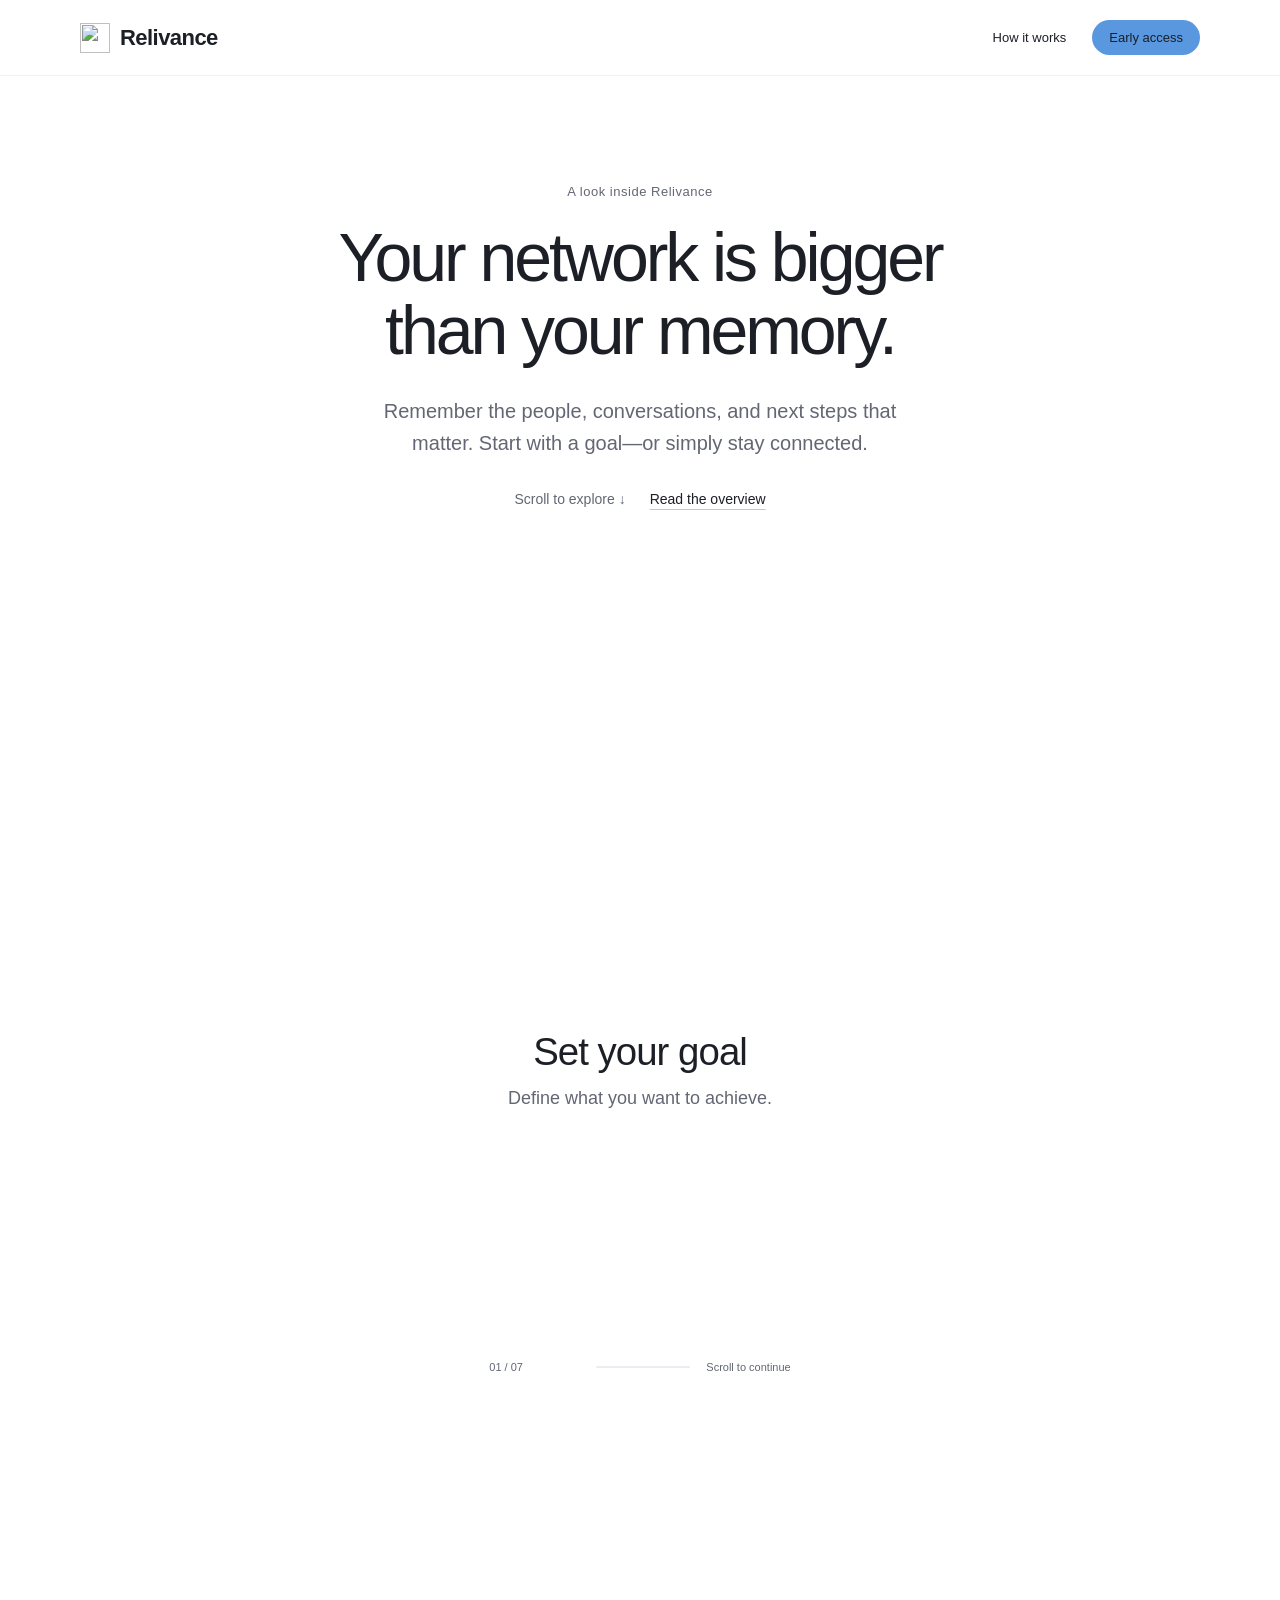
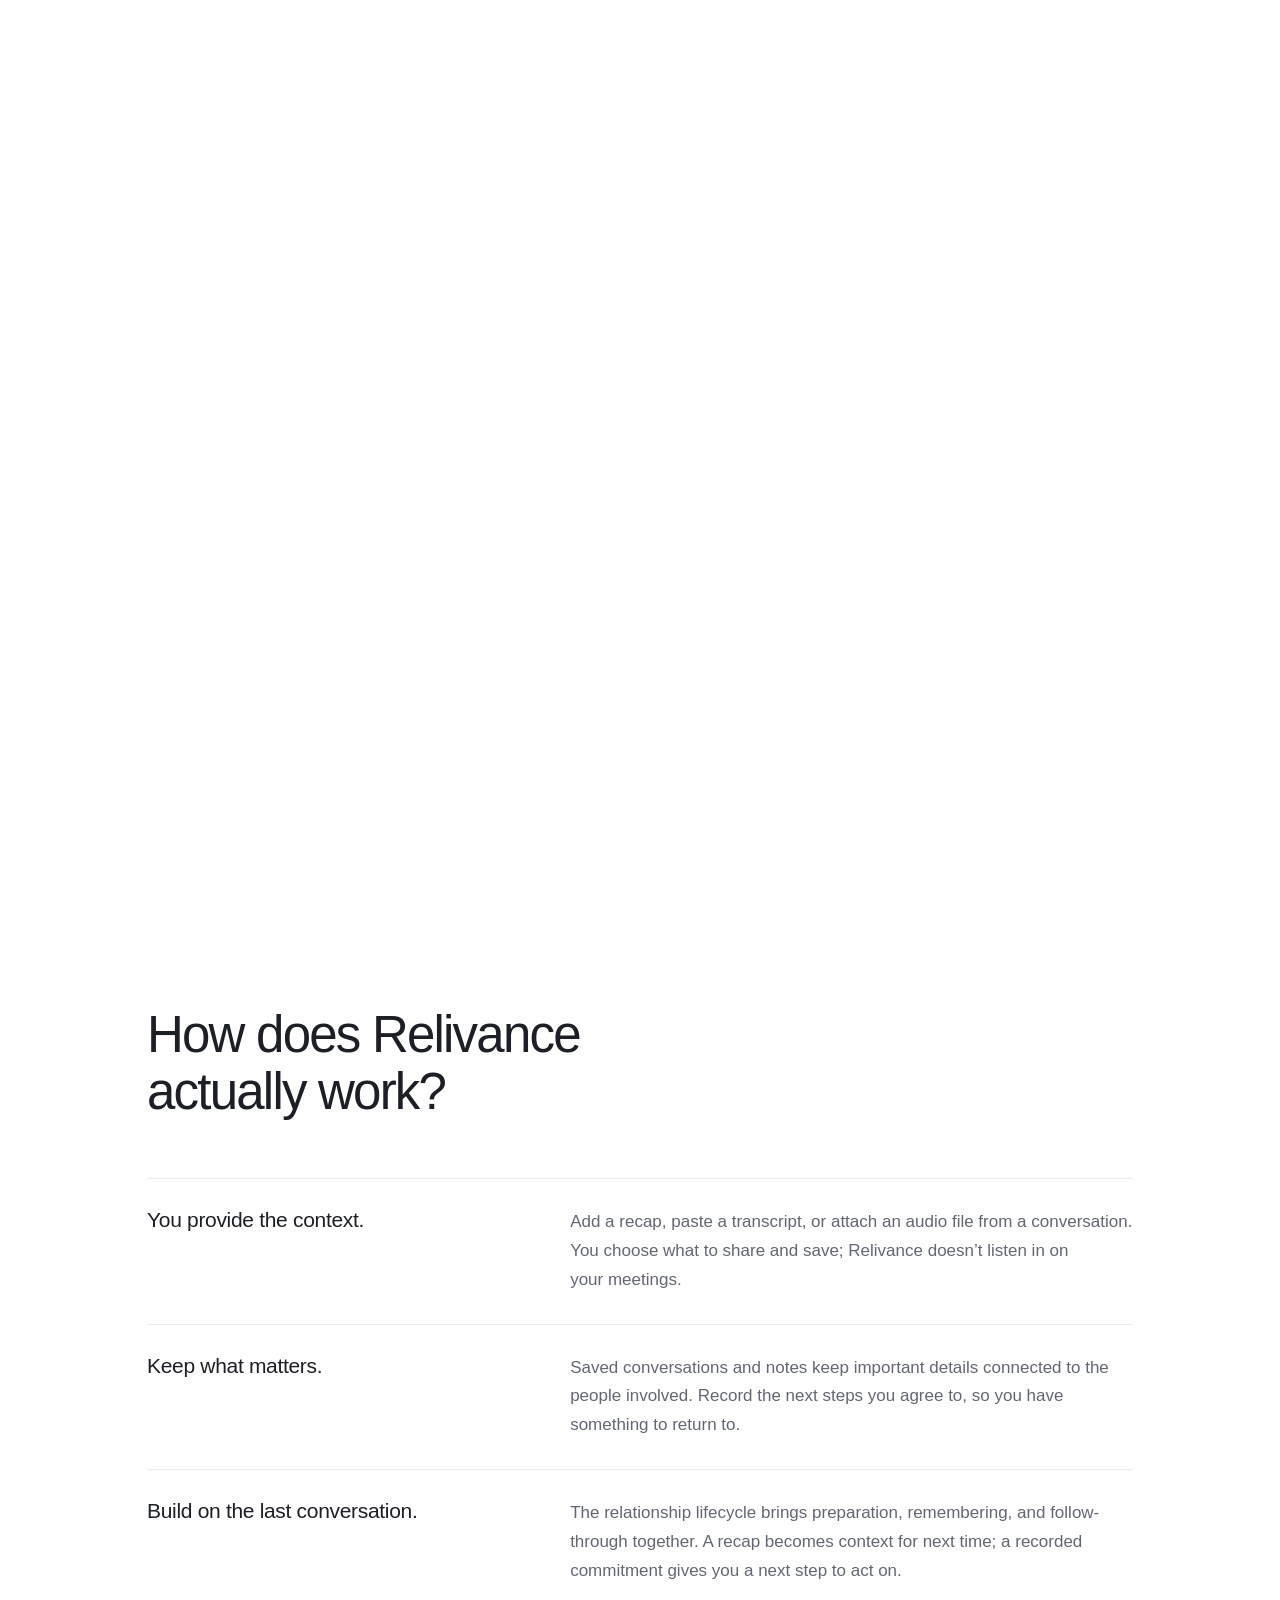
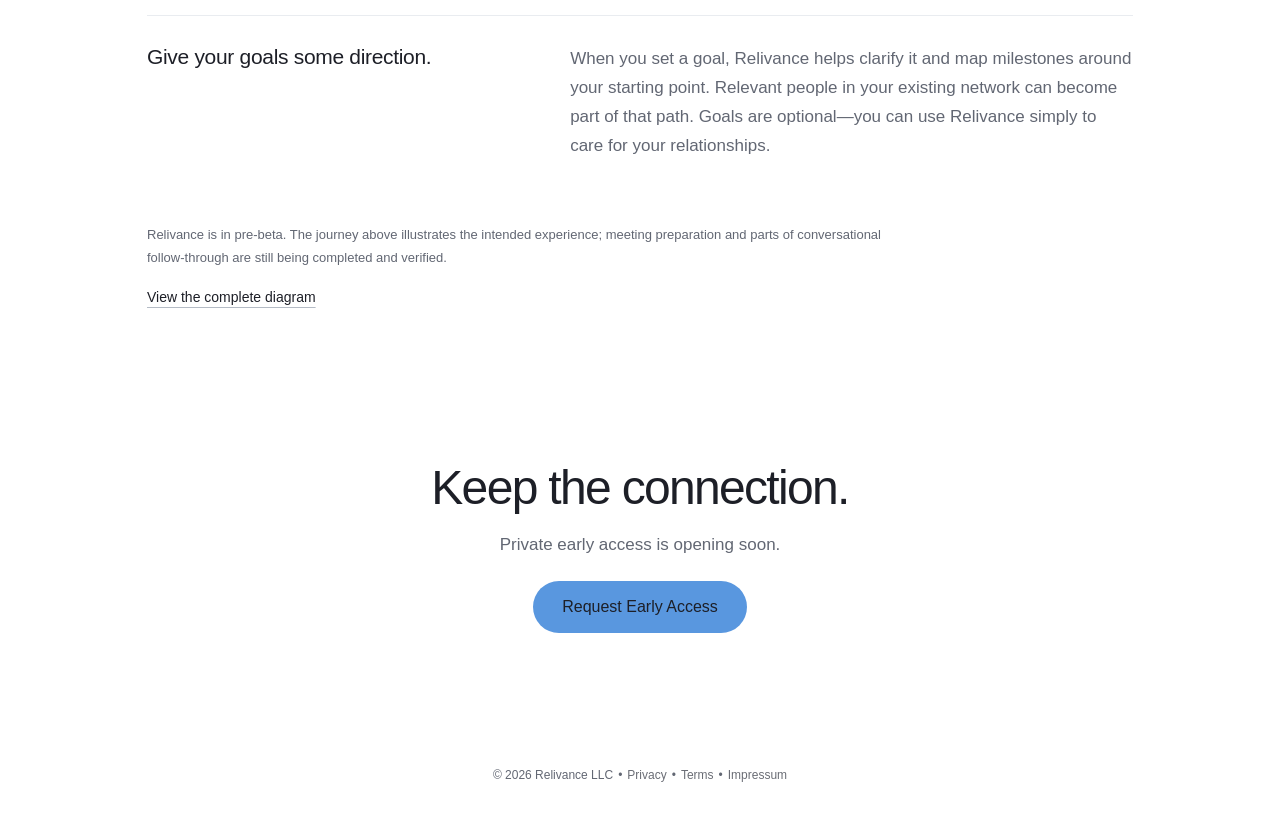
==== how-it-works/index.html @ a42f4047 "feat: add scroll-driven How It Works page" ====
<!doctype html>
<html lang="en">
<head>
  <meta charset="utf-8" />
  <meta name="viewport" content="width=device-width, initial-scale=1, viewport-fit=cover" />
  <meta name="color-scheme" content="light" />
  <meta name="theme-color" content="#FFFFFF" />
  <title>How Relivance works — Your network is bigger than your memory.</title>
  <meta name="description" content="See how Relivance connects your goals, the people you know, and the conversations worth remembering. Explore the relationship lifecycle." />
  <link rel="canonical" href="https://relivance.app/how-it-works/" />
  <meta property="og:type" content="website" />
  <meta property="og:site_name" content="Relivance" />
  <meta property="og:title" content="How Relivance works" />
  <meta property="og:description" content="Your goals give direction. Your conversations build the connection." />
  <meta property="og:url" content="https://relivance.app/how-it-works/" />
  <meta property="og:image" content="https://relivance.app/assets/og-image.png" />
  <meta property="og:image:alt" content="Relivance. Your network is bigger than your memory." />
  <meta name="twitter:card" content="summary_large_image" />
  <meta name="twitter:title" content="How Relivance works" />
  <meta name="twitter:description" content="Your goals give direction. Your conversations build the connection." />
  <meta name="twitter:image" content="https://relivance.app/assets/og-image.png" />
  <link rel="icon" type="image/svg+xml" href="/assets/favicon.svg" />
  <link rel="apple-touch-icon" sizes="180x180" href="/assets/apple-touch-icon.png" />
  <link rel="preload" href="/assets/fonts/roboto-latin.woff2" as="font" type="font/woff2" crossorigin />
  <link rel="stylesheet" href="/styles.css?v=waitlist-20261022-privacy" />
  <link rel="stylesheet" href="./how-it-works.css" />
  <script type="module" src="./how-it-works.mjs"></script>
</head>
<body class="how-page">
  <a class="skip-link" href="#how-it-actually-works">Skip to the explanation</a>
  <header class="how-nav">
    <a class="how-home" href="/" aria-label="Relivance home"><img src="/assets/logo-light.svg" alt="" width="30" height="30" /><span>Relivance</span></a>
    <nav aria-label="Main"><a class="nav-current" href="/how-it-works/" aria-current="page">How it works</a><a class="nav-access" href="/#access-heading">Early access</a></nav>
  </header>

  <!-- Reusable glyphs reconstructed from the approved vector. -->
  <svg class="icon-defs" xmlns="http://www.w3.org/2000/svg" aria-hidden="true"><defs>
    <symbol id="icon-goal" viewBox="-60 -60 120 120"><path d="M-23 39V-41M-31 39H-15" fill="none" stroke="currentColor" stroke-width="6" stroke-linecap="round" /><path d="M-21-36C-2-48 12-25 34-35V5C12 15-2-8-21 3Z" fill="currentColor" /></symbol>
    <symbol id="icon-milestones" viewBox="-60 -60 120 120"><g fill="currentColor" stroke="currentColor" stroke-width="3" stroke-linecap="round"><path d="M-43 43V9M-47 43H-39M-42 12C-34 7-28 17-19 12V29C-28 34-34 24-42 29Z" /><path d="M-6 21V-13M-10 21H-2M-5-10C3-15 9-5 18-10V7C9 12 3 2-5 7Z" /><path d="M31-1V-35M27-1H35M32-32C40-37 46-27 55-32V-15C46-10 40-20 32-15Z" /></g></symbol>
    <symbol id="icon-network" viewBox="-65 -60 130 120"><g fill="currentColor" opacity=".75"><circle cx="-39" cy="-18" r="12" /><path d="M-62 37V16C-62-7-16-7-16 16V37Z" /><circle cx="39" cy="-18" r="12" /><path d="M16 37V16C16-7 62-7 62 16V37Z" /></g><circle cx="0" cy="-30" r="15" fill="currentColor" /><path d="M-29 39V12C-29-15 29-15 29 12V39Z" fill="currentColor" stroke="#eef5fc" stroke-width="5" /></symbol>
    <symbol id="icon-prepare" viewBox="-60 -60 120 120"><path d="M-27-43H12L37-18V38Q37 47 27 47H-27Q-37 47-37 37V-33Q-37-43-27-43Z" fill="currentColor" /><path d="M12-41V-18H35M-19-8H2M-19 9H16M-19 26H5" fill="none" stroke="#fff" stroke-width="5" stroke-linecap="round" stroke-linejoin="round" /></symbol>
    <symbol id="icon-meeting" viewBox="-65 -60 130 120"><g fill="currentColor" opacity=".75"><circle cx="23" cy="14" r="28" /><path d="M30 35L51 49L45 20Z" /></g><circle cx="-10" cy="-7" r="34" fill="currentColor" stroke="#eef5fc" stroke-width="4" /><path d="M-36 10L-44 38L-15 23Z" fill="currentColor" /></symbol>
    <symbol id="icon-recap" viewBox="-65 -65 130 130"><path d="M-44 45L-27-18L10-37L38-10L20 28ZM15-43L30-58L59-30L44-15Z" fill="currentColor" /><path d="M-42 43L-3 3" fill="none" stroke="#fff" stroke-width="3.5" /><circle cx="-3" cy="3" r="6" fill="#fff" /></symbol>
    <symbol id="icon-follow" viewBox="-60 -60 120 120"><circle r="42" fill="currentColor" /><path d="M-20 0L-5 15L23-17" fill="none" stroke="#fff" stroke-width="8" stroke-linecap="round" stroke-linejoin="round" /></symbol>
  </defs></svg>

  <main>
    <section class="how-hero" aria-labelledby="how-title">
      <p class="how-eyebrow">A look inside Relivance</p>
      <h1 id="how-title">Your network is bigger than your memory.</h1>
      <p class="how-intro">Remember the people, conversations, and next steps that matter. Start with a goal—or simply stay connected.</p>
      <div class="how-hero-links"><span class="scroll-cue" aria-hidden="true">Scroll to explore ↓</span><a href="#how-it-actually-works">Read the overview</a></div>
    </section>

    <section class="how-story" data-story aria-label="From your goal to an ongoing relationship">
      <div class="story-sticky">
        <div class="story-viewport">
          <svg class="story-art" xmlns="http://www.w3.org/2000/svg" aria-hidden="true" focusable="false">
            <g data-world>
              <g class="story-connections">
                <path data-trace="goal-milestones" pathLength="1" d="M500 155V215" />
                <path data-trace="milestones-network" pathLength="1" d="M500 350V410" />
                <path data-trace="network-prepare" pathLength="1" d="M570 483C646 492 712 539 735 590" />
                <path data-trace="prepare-meeting" pathLength="1" d="M770 790C768 840 739 873 706 904" />
                <path data-trace="meeting-recap" pathLength="1" d="M590 983C530 1007 470 1007 410 983" />
                <path data-trace="recap-follow" pathLength="1" d="M285 907C247 871 219 835 224 790" />
                <path data-trace="follow-network" pathLength="1" d="M276 589C319 529 377 496 430 483" />
              </g>
              <g class="story-arrowheads">
                <path data-arrowhead="0" d="M0 0L-13-7V7Z" /><path data-arrowhead="1" d="M0 0L-13-7V7Z" /><path data-arrowhead="2" d="M0 0L-13-7V7Z" /><path data-arrowhead="3" d="M0 0L-13-7V7Z" /><path data-arrowhead="4" d="M0 0L-13-7V7Z" /><path data-arrowhead="5" d="M0 0L-13-7V7Z" /><path data-arrowhead="6" d="M0 0L-13-7V7Z" />
              </g>
              <g data-node="goal" transform="translate(500 90)"><circle class="node-disc" r="55" /><g class="node-glyph"><use href="#icon-goal" x="-38" y="-38" width="76" height="76" /></g><text class="node-label spine-label" x="83" y="5">Set your goal</text></g>
              <g data-node="milestones" transform="translate(500 285)"><circle class="node-disc" r="55" /><g class="node-glyph"><use href="#icon-milestones" x="-39" y="-39" width="78" height="78" /></g><text class="node-label spine-label" x="83" y="5">Milestones</text></g>
              <g data-node="network" transform="translate(500 480)"><circle class="node-disc" r="55" /><g class="node-glyph"><use href="#icon-network" x="-39" y="-36" width="78" height="72" /></g><text class="node-label" y="84">Your network</text></g>
              <g data-node="prepare" transform="translate(760 660)"><circle class="node-disc" r="55" /><g class="node-glyph"><use href="#icon-prepare" x="-35" y="-35" width="70" height="70" /></g><text class="node-label" y="84">Prepare</text></g>
              <g data-node="meeting" transform="translate(660 960)"><circle class="node-disc" r="55" /><g class="node-glyph"><use href="#icon-meeting" x="-39" y="-36" width="78" height="72" /></g><text class="node-label" y="84">Meeting</text></g>
              <g data-node="recap" transform="translate(340 960)"><circle class="node-disc" r="55" /><g class="node-glyph"><use href="#icon-recap" x="-39" y="-39" width="78" height="78" /></g><text class="node-label" y="84">Save a recap</text></g>
              <g data-node="follow" transform="translate(240 660)"><circle class="node-disc" r="55" /><g class="node-glyph"><use href="#icon-follow" x="-39" y="-39" width="78" height="78" /></g><text class="node-label" y="84">Follow through</text></g>
            </g>
          </svg>
        </div>
        <!-- Real semantic text; without enhancement this is a readable sequence. -->
        <ol class="story-captions">
          <li class="scene-caption" id="step-goal"><svg class="static-icon" aria-hidden="true"><use href="#icon-goal" /></svg><div><h2>Set your goal</h2><p>Define what you want to achieve.</p></div></li>
          <li class="scene-caption" id="step-milestones"><svg class="static-icon" aria-hidden="true"><use href="#icon-milestones" /></svg><div><h2>Map your milestones</h2><p>A path to your goal, built around your starting point.</p></div></li>
          <li class="scene-caption" id="step-network"><svg class="static-icon" aria-hidden="true"><use href="#icon-network" /></svg><div><h2>Know who to reach out to—and when.</h2><p>Stay connected. Discover who in your network can help you reach your next milestone.</p></div></li>
          <li class="scene-caption" id="step-prepare"><svg class="static-icon" aria-hidden="true"><use href="#icon-prepare" /></svg><div><h2>Prepare</h2><p>A meeting brief from your saved history.</p></div></li>
          <li class="scene-caption" id="step-meeting"><svg class="static-icon" aria-hidden="true"><use href="#icon-meeting" /></svg><div><h2>Meeting</h2><p>In person, by phone or online.</p></div></li>
          <li class="scene-caption" id="step-recap"><svg class="static-icon" aria-hidden="true"><use href="#icon-recap" /></svg><div><h2>Save a recap</h2><p>Save what happened. Remember it next time.</p></div></li>
          <li class="scene-caption" id="step-follow"><svg class="static-icon" aria-hidden="true"><use href="#icon-follow" /></svg><div><h2>Follow through</h2><p>Follow up on what you agreed.</p></div></li>
          <li class="scene-caption overview-caption"><div><h2>Each conversation builds on the last.</h2><p>Your goals give direction. Your saved context helps you keep the connection.</p></div></li>
        </ol>
        <div class="story-status" aria-hidden="true"><span data-readout></span><span class="story-progress"></span><span>Scroll to continue</span></div>
      </div>
    </section>

    <section class="how-explanation" id="how-it-actually-works" aria-labelledby="actually-title">
      <h2 id="actually-title">How does Relivance actually work?</h2>
      <div class="explanation-row"><h3>You provide the context.</h3><p>Add a recap, paste a transcript, or attach an audio file from a conversation. You choose what to share and save; Relivance doesn’t listen in on your meetings.</p></div>
      <div class="explanation-row"><h3>Keep what matters.</h3><p>Saved conversations and notes keep important details connected to the people involved. Record the next steps you agree to, so you have something to return to.</p></div>
      <div class="explanation-row"><h3>Build on the last conversation.</h3><p>The relationship lifecycle brings preparation, remembering, and follow-through together. A recap becomes context for next time; a recorded commitment gives you a next step to act on.</p></div>
      <div class="explanation-row"><h3>Give your goals some direction.</h3><p>When you set a goal, Relivance helps clarify it and map milestones around your starting point. Relevant people in your existing network can become part of that path. Goals are optional—you can use Relivance simply to care for your relationships.</p></div>
      <p class="how-release">Relivance is in pre-beta. The journey above illustrates the intended experience; meeting preparation and parts of conversational follow-through are still being completed and verified.</p>
      <a class="how-diagram-link" href="/assets/how-it-works/relivance-product-lifecycle.svg">View the complete diagram</a>
    </section>
    <section class="how-cta" aria-labelledby="access-title"><h2 id="access-title">Keep the connection.</h2><p>Private early access is opening soon.</p><a class="how-button" href="/#access-heading">Request Early Access</a></section>
  </main>
  <footer class="footer"><small class="footer-copy">© 2026 Relivance LLC</small><span class="footer-sep" aria-hidden="true">•</span><nav class="footer-nav" aria-label="Legal"><a href="/privacy/">Privacy</a><span class="footer-sep" aria-hidden="true">•</span><a href="/terms/">Terms</a><span class="footer-sep" aria-hidden="true">•</span><a href="/impressum/">Impressum</a></nav></footer>
</body>
</html>
---- styles.css ----
/* =========================================================================
   Relivance — landing page styles
   Match the iOS login screen (AuthView.swift) exactly:
     - Same background (wvBackground), same primary/secondary text colors.
     - Same Roboto SemiBold 40pt wordmark + Roboto Regular 17pt slogan.
     - Same launch-screen SVG, same light/dark gradient treatment.
   No framework, no JS-driven layout. Pure CSS + system fonts fallback.
   ======================================================================== */

/* =========================================================================
   Roboto (self-hosted, Apache 2.0)
   Two .woff2 files in assets/fonts/ cover everything we need:
     - latin       — ASCII, Western European accents (English)
     - latin-ext   — extra Latin (German umlauts, ß, Czech, Polish, etc.)
   v51 ships as a variable font, so a single file per subset covers
   every weight (100–900). Browser picks the right interpolated weight
   from font-weight: 400 / 500 / 600 declarations elsewhere in the file.
   font-display: swap means the page renders immediately in the system
   fallback and re-flows to Roboto when the .woff2 finishes loading
   (typically within the first paint on a warm cache, ~50ms on a cold
   one over Pages' CDN).
   ======================================================================== */
@font-face {
  font-family: "Roboto";
  font-style: normal;
  font-weight: 100 900;
  font-display: swap;
  src: url("assets/fonts/roboto-latin.woff2") format("woff2");
  unicode-range: U+0000-00FF, U+0131, U+0152-0153, U+02BB-02BC, U+02C6,
    U+02DA, U+02DC, U+0304, U+0308, U+0329, U+2000-206F, U+20AC, U+2122,
    U+2191, U+2193, U+2212, U+2215, U+FEFF, U+FFFD;
}
@font-face {
  font-family: "Roboto";
  font-style: normal;
  font-weight: 100 900;
  font-display: swap;
  src: url("assets/fonts/roboto-latin-ext.woff2") format("woff2");
  unicode-range: U+0100-02BA, U+02BD-02C5, U+02C7-02CC, U+02CE-02D7,
    U+02DD-02FF, U+0304, U+0308, U+0329, U+1D00-1DBF, U+1E00-1E9F,
    U+1EF2-1EFF, U+2020, U+20A0-20AB, U+20AD-20C0, U+2113, U+2C60-2C7F,
    U+A720-A7FF;
}

:root {
  /* Light-mode palette (from Assets.xcassets/wv*.colorset) */
  --wv-background: #ffffff;
  --wv-primary: #1d1f27;     /*  rgb(29, 31, 39)   — body + headlines  */
  --wv-secondary: #6a6d75;   /*  rgb(106, 109, 117) — quiet text       */
  --wv-surface: #f1f2f3;     /*  rgb(241, 242, 243) — pill / capsules  */
  --wv-border: #e2e2e5;      /*  rgb(226, 226, 229) — hairline borders */
  --wv-accent: #0a84ff;      /*  rgb(10, 132, 255)  — Apple system blue */

  /* Primary-CTA blue. Light mode uses the canonical Relivance active
     blue (#5997DF) — the same colour the iOS app applies to its
     paywall and onboarding "Begin" CTAs — so the website button reads
     as one brand with the app. Dark mode keeps the LinkedIn-import
     sheet's #0A66C2 (overridden below) — that deeper, cooler blue
     holds the surface weight on near-black better than the lighter
     active blue. */
  --cta-blue: #5997DF;

  /* "Relivance" wordmark colour inside the doc-page header
     (privacy / impressum / terms). Light mode uses primary text
     (black) so the wordmark sits as a calm monochrome label beneath
     the brand disc rather than a second competing blue. Dark mode is
     overridden to white below — full primary luminance for a clean
     monochrome treatment that holds against the silver-disc dark
     logo without competing colour. */
  --doc-brand-color: var(--wv-primary);

  /* Fluid type scale anchored on the iOS pt sizes. The wordmark is
     40pt on iOS; we let it scale a touch larger on big screens and
     not below 32px on phones. The slogan locks 16–19px range. */
  --t-wordmark: clamp(34px, 5vw, 48px);
  --t-slogan:   clamp(15px, 1.6vw, 19px);
  --t-status:   13px;
  /* Footer copy size matches apple.com's footer (12px SF Pro Regular,
     no letter-spacing). 11px reads stingy; 12px reads premium. */
  --t-footer:   12px;

  /* Vertical rhythm: match the AuthView VStack(spacing:) values
     for the in-brand-block spacing. The structural top/middle/bottom
     gaps no longer need a CSS variable — .stage now uses
     justify-content: space-evenly to distribute them automatically. */
  --gap-logo-title: 24px;     /* outer stack spacing (logo → wordmark) */
  --gap-title-slogan: 10px;   /* inner stack spacing (wordmark → slogan) */
}

@media (prefers-color-scheme: dark) {
  :root {
    --wv-background: #0c0c0e; /*  rgb(12, 12, 14)    */
    --wv-primary:    #dcdee3; /*  rgb(220, 222, 227) */
    --wv-secondary:  #676a6f; /*  rgb(103, 106, 111) */
    --wv-surface:    #222224; /*  rgb(34, 34, 36)    */
    --wv-border:     #2a2a2d; /*  rgb(42, 42, 45)    */
    /* Dark mode keeps the canonical Relivance active blue (#5997DF),
       identical to light mode, so the CTA is one consistent brand
       colour across themes and matches the iOS app's active blue. */
    --cta-blue: #5997DF;

    /* Doc-page brand wordmark in dark mode: white. Clean monochrome
       against the silver-disc dark logo (the logo's own dark variant
       runs white → cool silver, so the wordmark in pure white sits
       as a calm continuation of the disc colour). */
    --doc-brand-color: #ffffff;
  }
}

* {
  box-sizing: border-box;
  -webkit-tap-highlight-color: transparent;
}

html,
body {
  margin: 0;
  padding: 0;
  width: 100%;
  /* Use 100svh on iOS Safari to avoid the address-bar-jumping
     viewport-height bug; fall back to 100vh elsewhere. */
  min-height: 100vh;
  min-height: 100svh;
  background: var(--wv-background);
  color: var(--wv-primary);
}

body {
  /* Flex column so the .stage can flex-grow to absorb the available
     viewport height while the footer sits in-flow right beneath it
     at the bottom of the screen. This is the structural plumbing
     that lets `.stage` use `justify-content: space-evenly` to
     produce three EXACTLY equal gaps (top-of-viewport→logo,
     slogan→access-heading, button→footer). */
  display: flex;
  flex-direction: column;
  /* Inter is the font Linear & many modern app marketing sites
     reach for. We ship Roboto specifically because the iOS app
     uses Roboto SemiBold for the wordmark — keeping the web side
     pixel-faithful to the app's typography. System fonts cover the
     micro-second between page-paint and Roboto-load. */
  font-family: "Roboto", -apple-system, BlinkMacSystemFont, "Segoe UI",
    "Helvetica Neue", Helvetica, Arial, sans-serif;
  font-weight: 400;
  font-feature-settings: "kern" 1, "liga" 1;
  -webkit-font-smoothing: antialiased;
  -moz-osx-font-smoothing: grayscale;
  text-rendering: optimizeLegibility;
}

/* Outer layout: brand block + capture form with THREE EXACTLY EQUAL
   structural gaps:
     1. top-of-viewport → logo
     2. slogan        → "Private early access" heading
     3. submit button → footer (first line, the copyright)
   How this works:
   - body is a flex column with min-height 100svh.
   - .stage has `flex: 1 0 auto`, so it absorbs all viewport space
     above the footer (the footer sits in-flow at the bottom).
   - .stage uses `justify-content: space-evenly`, which distributes
     its two flex children (brand + access) with mathematically equal
     empty space around each: 1/3 above brand, 1/3 between them, 1/3
     below access. The bottom 1/3 sits between the access block and
     the footer's top edge, giving us the third equal gap "for free".
   - Padding-top picks up the safe-area inset on notched devices, so
     content never renders under a notch. This is added on top of the
     space-evenly gap; visually the top gap is `top-flex-space +
     safe-area-inset` on those devices, which is the right thing
     (the inset is consumed by the system, not by the user). */
.stage {
  flex: 1 0 auto;
  display: flex;
  flex-direction: column;
  align-items: center;
  justify-content: space-evenly;
  padding-top: env(safe-area-inset-top);
  padding-left: 24px;
  padding-right: 24px;
  text-align: center;
}

/* The brand block (logo + wordmark + slogan) mirrors AuthView's
   VStack: outer 24pt between logo and title, inner 10pt between
   title and slogan. */
.brand {
  display: flex;
  flex-direction: column;
  align-items: center;
  gap: var(--gap-logo-title);
}

.logo {
  display: block;
  width: clamp(120px, 22vw, 160px);
  height: clamp(120px, 22vw, 160px);
  /* The same small upward optical-centre nudge AuthView applies via
     .offset(y: -6). Subtle, but the brand block reads as "balanced"
     instead of "low" because of it. */
  margin-bottom: -6px;
}

.logo img {
  width: 100%;
  height: 100%;
  display: block;
}

/* Inner stack: 10pt between wordmark and slogan. */
.brand > h1,
.brand > p {
  margin: 0;
}

.brand > h1 + p {
  margin-top: calc(var(--gap-title-slogan) - var(--gap-logo-title));
}

.wordmark {
  font-family: "Roboto", -apple-system, BlinkMacSystemFont, "Segoe UI",
    "Helvetica Neue", Helvetica, Arial, sans-serif;
  font-weight: 600;
  font-size: var(--t-wordmark);
  line-height: 1.05;
  letter-spacing: -0.02em;
  color: var(--wv-primary);
}

.slogan {
  font-weight: 400;
  font-size: var(--t-slogan);
  line-height: 1.4;
  color: var(--wv-primary);
  /* No max-width: the slogan should land on a single line at every
     viewport width down to ~320px (iPhone SE). On the smallest
     phones the fluid `clamp()` font scale already drops the size
     to 15px, which keeps the sentence under the available width.
     The only case where this still wraps is when the user has
     bumped iOS / Safari text size well above 100% — graceful
     wrapping there is correct, not a bug. */
}

/* =========================================================================
   Early-access capture
   Mirrors the iOS AuthView credentials stage one-for-one:
     - 14px corner-radius input pill filled with wvSurface
     - Accent-blue capsule submit button
     - 12pt vertical gap between input and button (same as VStack(spacing:12))
     - Same disabled / loading semantics
   Layout is always stacked (input above button) — the AuthView form is
   stacked too, and on a single-field early-access form this keeps the
   visual weight of the CTA where it belongs.
   ======================================================================== */

.access {
  display: flex;
  flex-direction: column;
  align-items: center;
  /* Reduced from 12px → 8px to match the visual rhythm of the form
     itself. The form has its own `gap: 12px` between the input pill
     and the submit pill — those two pills have no line-height
     padding, so 12px IS the visual gap. The heading above does have
     line-height padding (~4px below the text), so a 12px CSS gap
     between heading and input would read as ~16px visually. Using
     8px here compensates: 8 + 4 ≈ 12px visual, matching the
     input → button gap exactly. */
  gap: 8px;
  width: 100%;
  max-width: 360px;
  margin: 0;
}

.access-heading {
  margin: 0;
  /* Same Roboto family (inherited from body), same weight (400,
     inherited), same fluid size and line-height as the slogan above
     the brand block. The two intro-style lines now read as visual
     peers in typography — only the colour stays subordinate
     (wvSecondary) so the slogan keeps the hero role. */
  font-size: var(--t-slogan);
  line-height: 1.4;
  color: var(--wv-secondary);
  text-align: center;
}

.access-form {
  display: flex;
  flex-direction: column;
  gap: 12px;
  width: 100%;
  /* No margin-top here: the .access container's own `gap: 12px`
     already sits between the heading and this form. Equal 12px
     stacks: heading → input → button, all the same rhythm. */
  margin: 0;
}

.access-input {
  width: 100%;
  /* Match the submit button's height + capsule shape so the two
     pills read as a paired stack. The button (54px / 999px radius)
     is the source of truth for this surface — the field follows. */
  height: 54px;
  padding: 0 22px;
  border: 0;
  border-radius: 999px;
  background: var(--wv-surface);
  color: var(--wv-primary);
  font-family: inherit;
  font-size: 16px;        /* 16px prevents iOS Safari auto-zoom on focus */
  font-weight: 400;
  letter-spacing: 0;
  outline: none;
  transition: box-shadow 160ms ease, background-color 160ms ease;
  -webkit-appearance: none;
  appearance: none;
}

.access-input::placeholder {
  color: var(--wv-secondary);
  opacity: 1;             /* Firefox defaults to 0.54; normalize */
}

.access-input:focus-visible {
  box-shadow: inset 0 0 0 1.5px var(--wv-accent);
}

.access-input[aria-invalid="true"] {
  /* Same Apple system red the app uses for inline error states. */
  box-shadow: inset 0 0 0 1.5px #ea524d;
}

.access-submit {
  position: relative;
  width: 100%;
  height: 54px;
  border: 0;
  border-radius: 999px;
  /* Sourced from the iOS LinkedIn-import capsule
     (LinkedInImportSheet.swift:356). In dark mode this resolves to
     wvAccent — see the @media block at the top of this file. */
  background: var(--cta-blue);
  color: #ffffff;
  font-family: inherit;
  font-size: 16px;
  font-weight: 600;
  letter-spacing: 0.01em;
  cursor: pointer;
  transition: opacity 160ms ease, transform 80ms ease;
  -webkit-appearance: none;
  appearance: none;
}

.access-submit:hover {
  opacity: 0.94;
}

.access-submit:active {
  transform: scale(0.985);
}

.access-submit:focus-visible {
  outline: 2px solid var(--cta-blue);
  outline-offset: 3px;
}

/* While the fetch is in flight: hide the label, show a soft spinner.
   The button stays the same size so the layout doesn't reflow. */
.access-form[data-state="submitting"] .access-submit {
  pointer-events: none;
  opacity: 0.85;
}
.access-form[data-state="submitting"] .access-submit-label {
  visibility: hidden;
}
.access-form[data-state="submitting"] .access-submit-spinner {
  display: inline-block;
}

.access-submit-spinner {
  display: none;
  position: absolute;
  top: 50%;
  left: 50%;
  width: 18px;
  height: 18px;
  margin: -9px 0 0 -9px;
  border-radius: 50%;
  border: 2px solid rgba(255, 255, 255, 0.4);
  border-top-color: #ffffff;
  animation: access-spin 0.8s linear infinite;
}

@keyframes access-spin {
  to {
    transform: rotate(360deg);
  }
}

@media (prefers-reduced-motion: reduce) {
  .access-submit-spinner {
    animation: none;
  }
}

/* ── Success state ──────────────────────────────────────────────────
   After submit lands:
   • Input greys out (still readable, still showing the typed email,
     but visibly locked in)
   • Button label swaps to "Success" + checkmark.circle.fill icon
   • Both controls become non-interactive
   Same button size, same overall layout — only the content morphs.
*/
.access-submit-success {
  display: none;
  position: absolute;
  inset: 0;
  align-items: center;
  justify-content: center;
  gap: 8px;
  color: #ffffff;
  font-family: inherit;
  font-size: 16px;
  font-weight: 600;
  letter-spacing: 0.01em;
}

.access-submit-success svg {
  display: block;
  flex-shrink: 0;
}

.access-form[data-state="success"] .access-input {
  /* "Greyed out" treatment: muted background, secondary text colour,
     no interaction. Keeps the email visible so the user remembers
     what they submitted. */
  background: var(--wv-surface);
  color: var(--wv-secondary);
  cursor: default;
  /* Soft fade gives a subtle "this is locked in" feel without
     fully hiding the value. */
  opacity: 0.7;
  pointer-events: none;
}

.access-form[data-state="success"] .access-input:focus-visible {
  /* No focus ring once disabled — there is no editing to do. */
  box-shadow: none;
}

.access-form[data-state="success"] .access-submit {
  pointer-events: none;
  cursor: default;
}

.access-form[data-state="success"] .access-submit-label {
  visibility: hidden;
}

.access-form[data-state="success"] .access-submit-spinner {
  display: none;
}

.access-form[data-state="success"] .access-submit-success {
  display: inline-flex;
}

.access-error {
  margin: -4px 0 0;
  font-size: 12.5px;
  line-height: 1.4;
  color: #ea524d;
  letter-spacing: 0.01em;
  text-align: left;
}

/* Visually-hidden but still announced by screen readers. Used for the
   <label> that pairs with the email input AND for the success live
   region that announces submission to assistive tech. */
.visually-hidden {
  position: absolute;
  width: 1px;
  height: 1px;
  padding: 0;
  margin: -1px;
  overflow: hidden;
  clip: rect(0, 0, 0, 0);
  white-space: nowrap;
  border: 0;
}

/* Single-row footer. Sits at the bottom of the viewport via the
   body's flex layout (see `body` rule above): the body is a flex
   column with min-height: 100svh and the .stage uses flex-grow to
   absorb all extra viewport height, which automatically pins the
   footer to the bottom without `position: fixed`.
   The footer is now ONE line — copyright dot Privacy dot Terms —
   rather than two stacked rows, which reads tighter and frees up
   vertical space for the brand block above. */
.footer {
  display: flex;
  flex-direction: row;
  /* nowrap is deliberate. The footer contents (copyright, separator,
     Privacy/Terms nav) total ~250–280px and fit on a single row at
     every viewport down to ~320px (iPhone SE portrait). Forcing
     nowrap stops any zoom / font-scaling / RTL edge case from
     producing the old two-row stack. */
  flex-wrap: nowrap;
  align-items: center;
  justify-content: center;
  gap: 5px;
  padding: 16px 24px max(16px, env(safe-area-inset-bottom));
  text-align: center;
  color: var(--wv-secondary);
  font-size: var(--t-footer);
  line-height: 1.35;
}

.footer-copy {
  font-size: inherit;
}

.footer-nav {
  display: inline-flex;
  align-items: center;
  /* Tight 5px on each side of the · separator. Adding horizontal
     padding to the links would compound with this gap and produce
     the previous too-wide "Privacy   ·   Terms" rendering. */
  gap: 5px;
  font-size: inherit;
}

.footer-nav a {
  color: var(--wv-secondary);
  text-decoration: none;
  /* Vertical-only padding keeps the focus ring tall enough without
     widening the spacing around the · separator. */
  padding: 2px 0;
  border-radius: 4px;
  transition: color 120ms ease;
}

.footer-nav a:hover,
.footer-nav a:focus-visible,
.footer-nav a[aria-current="page"] {
  color: var(--wv-primary);
}

.footer-nav a:focus-visible {
  outline: 2px solid var(--wv-accent);
  outline-offset: 2px;
}

.footer-sep {
  /* Heavier than the previous 0.6 opacity middle-dot (·). Now uses the
     full BULLET character (•) at full strength so the separators read
     as deliberate punctuation rather than as decorative dust. */
  opacity: 1;
}

/* Desktop wordmark steps up slightly so the "Relivance" headline holds
   the right visual weight on larger viewports. The structural gaps
   (top, slogan→heading, button→footer) auto-scale via .stage's
   justify-content: space-evenly, so no per-breakpoint gap override is
   needed any more. */
@media (min-width: 1280px) {
  :root {
    --t-wordmark: clamp(40px, 4vw, 56px);
  }
}

/* =========================================================================
   Document pages (/privacy/, /terms/)
   Same palette + typography as the home page, just a top-anchored
   left-aligned layout instead of the centered hero. The footer flows
   naturally with the document (no fixed positioning) so long copy can
   scroll the footer in at the bottom.
   ======================================================================== */

body.doc {
  display: flex;
  flex-direction: column;
  min-height: 100vh;
  min-height: 100svh;
}

.doc-stage {
  /* Natural height, NOT flex: 1 stretched. The previous flex: 1 made
     the stage absorb all leftover viewport space, which pushed the
     footer to the very bottom of the viewport and produced a big
     empty gap between the last paragraph and the footer on tall
     desktop viewports. The doc page is content-driven — the footer
     should follow the content directly, with a comfortable but
     bounded gap. Any leftover viewport space now flows below the
     footer instead of between content and footer. */
  width: 100%;
  /* Editorial-document max-width. Modern legal / docs pages on
     premium apps land in the 720–800px range so a line of 15px
     body text holds 65–75 characters per line — the comfort-zone
     for long-form reading. 640px (the previous value) was sized
     for a phone reading view, not a desktop one. */
  max-width: 760px;
  margin: 0 auto;
  padding: 48px 24px 40px;
  padding-top: max(48px, calc(env(safe-area-inset-top) + 32px));
  text-align: left;
}

/* Tablet up: more generous side gutters so the content column
   doesn't feel slammed against the viewport edge once the page
   has more horizontal room. */
@media (min-width: 768px) {
  .doc-stage {
    padding-left: 40px;
    padding-right: 40px;
    padding-top: max(64px, calc(env(safe-area-inset-top) + 48px));
    padding-bottom: 80px;
  }
}

/* Wide desktop: large top breathing room so a long legal page
   opens with a calm, premium feel rather than dropping the reader
   straight onto the title. */
@media (min-width: 1280px) {
  .doc-stage {
    padding-top: 96px;
    padding-bottom: 96px;
  }
}

/* The brand stack at the top of each doc page mirrors the home page's
   layout — logo centered above the "Relivance" wordmark — just at a
   smaller, compact scale (logo ~1/3 the size of the home hero). The
   doc-stage itself stays left-aligned for the body copy below, so the
   centered header sits as a clear brand moment at the top of the page
   without disturbing the legal-document reading rhythm beneath. */
.doc-header {
  display: flex;
  flex-direction: column;
  align-items: center;
  margin: 0 0 40px;
}

.doc-header a {
  display: inline-flex;
  flex-direction: column;
  align-items: center;
  /* 18px between logo and wordmark — gives the brand stack more
     breathing room than the home page's gap proportion. The stack
     still reads as one element. */
  gap: 18px;
  text-decoration: none;
  color: inherit;
  border-radius: 8px;
  padding: 4px 8px;
}

.doc-header a:focus-visible {
  outline: 2px solid var(--wv-accent);
  outline-offset: 4px;
}

.doc-logo {
  /* 30% larger than the previous 56px (= 72.8 → 73). */
  width: 73px;
  height: 73px;
  display: block;
  /* Optical-centre nudge proportional to the home logo's -6px @ 160px.
     At 73px the equivalent is ~-3px, which keeps the brand stack
     visually balanced instead of low-anchored. */
  margin-bottom: -3px;
}

.doc-logo img {
  width: 100%;
  height: 100%;
  display: block;
}

.doc-name {
  font-family: "Roboto", -apple-system, BlinkMacSystemFont, "Segoe UI",
    "Helvetica Neue", Helvetica, Arial, sans-serif;
  font-weight: 600;
  /* Matches .doc-title's fluid type scale below so the "Relivance"
     wordmark in the header and the "Privacy Policy" / "Terms" title
     beneath it read as visually-paired peers in the same typographic
     hierarchy — same size, same line-height, same letter-spacing.
     The wordmark text picks up --doc-brand-color: primary text
     (black via --wv-primary) in light mode and white in dark mode.
     This only colours the "Relivance" text; the logo image above is
     unaffected. */
  font-size: clamp(26px, 3.2vw, 32px);
  line-height: 1.15;
  letter-spacing: -0.015em;
  color: var(--doc-brand-color);
}

.doc-title {
  margin: 0 0 8px;
  font-family: "Roboto", -apple-system, BlinkMacSystemFont, "Segoe UI",
    "Helvetica Neue", Helvetica, Arial, sans-serif;
  font-weight: 600;
  font-size: clamp(26px, 3.2vw, 32px);
  line-height: 1.15;
  letter-spacing: -0.015em;
  color: var(--wv-primary);
}

.doc-meta {
  margin: 0 0 32px;
  font-size: 13px;
  color: var(--wv-secondary);
  letter-spacing: 0.01em;
}

.doc-section {
  margin: 0 0 28px;
}

.doc-section h2 {
  margin: 0 0 8px;
  font-family: "Roboto", -apple-system, BlinkMacSystemFont, "Segoe UI",
    "Helvetica Neue", Helvetica, Arial, sans-serif;
  font-weight: 600;
  font-size: 17px;
  line-height: 1.3;
  letter-spacing: -0.005em;
  color: var(--wv-primary);
}

.doc-section p,
.doc-section li {
  margin: 0 0 10px;
  font-size: 15px;
  line-height: 1.6;
  color: var(--wv-primary);
}

.doc-section p:last-child,
.doc-section li:last-child {
  margin-bottom: 0;
}

.doc-section a {
  color: var(--wv-accent);
  text-decoration: none;
}

.doc-section a:hover,
.doc-section a:focus-visible {
  text-decoration: underline;
  text-underline-offset: 3px;
}

.doc-section ul {
  margin: 0 0 10px;
  padding: 0 0 0 18px;
}

.doc-section .doc-address {
  display: block;
  font-style: normal;
  color: var(--wv-primary);
  line-height: 1.55;
}

.doc-section .doc-address-label {
  display: block;
  color: var(--wv-secondary);
  /* Font-size and weight inherit from .doc-section p (15px / 400) so
     this label reads as a peer of the address lines beneath it — only
     the colour is dialled down to wvSecondary to keep the visual
     hierarchy. */
  margin-bottom: 4px;
}

/* On document pages the footer sits naturally below the doc-stage so
   long policy copy scrolls the footer in at the bottom. The home page
   already places the footer in-flow via body's flex column + .stage's
   flex-grow — nothing extra needed there. */
body.doc .footer {
  /* Tight margin to the last content paragraph above. Combined with
     the doc-stage's 40px bottom padding, total visual gap from the
     last line of content to the footer line is ~56px — comfortable
     but not yawning. */
  margin: 16px auto 0;
  padding-bottom: max(24px, env(safe-area-inset-bottom));
}

/* Print: keep the footer immediately after content with a comfortable
   gap so a printed page doesn't end on the button. */
@media print {
  .footer {
    margin-top: 64px;
  }
}

/* Waitlist privacy note and supplementary bot trap. Existing form tokens stay unchanged. */
.access-purpose {
  margin: 0;
  color: var(--wv-secondary);
  font-size: 12px;
  line-height: 1.5;
  text-align: center;
}
.access-purpose a { color: inherit; }
.access-honeypot { position: absolute; left: -10000px; width: 1px; height: 1px; overflow: hidden; }
.access-captcha { width: 100%; }
.access-captcha:empty { display: none; }
.access-submit:disabled { cursor: default; }

/* Quiet discovery link; the waitlist and its behavior are unchanged. */
.brand .how-it-works-link {
  color: var(--wv-primary);
  font-size: 14px;
  font-weight: 400;
  text-decoration: underline;
  text-decoration-color: var(--wv-border);
  text-underline-offset: 5px;
  border-radius: 3px;
}
.brand .how-it-works-link:focus-visible {
  outline: 2px solid var(--cta-blue);
  outline-offset: 6px;
}
---- how-it-works/how-it-works.css ----
/* Page-scoped additions; the landing page and waitlist retain their styles. */
body.how-page {
  --how-blue: #5997df;
  --how-pale: #eef5fc;
  --how-ink: #1d1f27;
  --how-secondary: #626773;
  --how-nav-height: 76px;
  display: block;
  background: #fff;
  color: var(--how-ink);
  color-scheme: light;
  /* Enhancement changes story height; retain the browser's restored scrollY. */
  overflow-anchor: none;
}
.how-page * { box-sizing: border-box; }
.how-page a { -webkit-tap-highlight-color: transparent; }
.how-page a:focus-visible { outline: 3px solid var(--how-blue); outline-offset: 5px; border-radius: 3px; }
.how-page .skip-link { position: fixed; top: -100px; left: 24px; z-index: 30; background: #fff; padding: 14px 20px; }
.how-page .skip-link:focus { top: 12px; }
.how-nav {
  position: sticky;
  top: 0;
  height: var(--how-nav-height);
  padding: 0 max(24px, calc((100vw - 1120px) / 2));
  display: flex;
  align-items: center;
  justify-content: space-between;
  gap: 20px;
  z-index: 20;
  background: rgba(255,255,255,.96);
  border-bottom: 1px solid #f0f1f3;
}
.how-home { display: inline-flex; align-items: center; gap: 10px; text-decoration: none; color: var(--how-ink); font-size: 22px; font-weight: 600; letter-spacing: -.025em; }
.how-home img { display: block; width: 30px; height: 30px; }
.how-nav nav { display: flex; align-items: center; gap: 26px; font-size: 13px; }
.how-nav nav a { color: var(--how-ink); text-decoration: none; }
.how-nav .nav-access { padding: 10px 17px; border-radius: 999px; background: var(--how-blue); color: var(--how-ink); }
.how-hero { max-width: 1000px; margin: auto; padding: clamp(70px, 12vh, 140px) 24px 64px; text-align: center; }
.how-eyebrow { margin: 0 0 22px; color: var(--how-secondary); font-size: 13px; font-weight: 500; letter-spacing: .04em; }
.how-hero h1 { max-width: 950px; margin: 0 auto; font-size: clamp(37px, 5.6vw, 68px); font-weight: 500; line-height: 1.08; letter-spacing: -.045em; text-wrap: balance; }
.how-intro { max-width: 560px; margin: 27px auto 0; font-size: clamp(17px, 1.8vw, 20px); line-height: 1.6; color: var(--how-secondary); text-wrap: pretty; }
.how-hero-links { display: flex; align-items: center; justify-content: center; gap: 24px; margin-top: 32px; font-size: 14px; }
.how-hero-links a { color: var(--how-ink); text-decoration-color: #c4c8ce; text-underline-offset: 5px; }
.how-hero-links .scroll-cue { display: none; color: var(--how-secondary); }
.how-page:has([data-enhanced]) .scroll-cue { display: inline; }
.icon-defs { position: absolute; width: 0; height: 0; overflow: hidden; }

/* Static is the default: same semantic copy, no JS or animation required. */
.how-story { position: relative; max-width: 1240px; margin: 0 auto; }
.story-viewport, .story-status { display: none; }
.story-captions { list-style: none; margin: 0; padding: 24px; max-width: 860px; margin-inline: auto; }
.scene-caption { margin: 0; padding: 38px 0; display: grid; grid-template-columns: 96px minmax(0, 1fr); gap: 26px; align-items: center; border-bottom: 1px solid #eef0f3; }
.scene-caption .static-icon { width: 88px; height: 88px; color: var(--how-blue); background: var(--how-pale); border-radius: 50%; padding: 20px; }
.scene-caption h2 { margin: 0 0 11px; font-size: clamp(25px, 3.3vw, 37px); line-height: 1.15; letter-spacing: -.025em; font-weight: 500; text-wrap: balance; }
.scene-caption p { margin: 0; color: var(--how-secondary); font-size: 18px; line-height: 1.55; text-wrap: pretty; }
.scene-caption.overview-caption { grid-template-columns: 1fr; padding-block: 52px; text-align: center; }

/* Native sticky pins the stage; its height is driven by a stable small viewport. */
.how-story[data-enhanced] .story-sticky {
  position: sticky;
  top: var(--how-nav-height);
  height: calc(100svh - var(--how-nav-height));
  min-height: 400px;
  max-height: 1100px;
  display: grid;
  grid-template-rows: minmax(0, 1fr) 158px 42px;
  overflow: hidden;
  background: #fff;
}
.how-story[data-enhanced] .story-viewport { display: block; min-height: 0; position: relative; overflow: hidden; }
.story-art { display: block; width: 100%; height: 100%; overflow: hidden; color: var(--how-blue); }
.story-art [data-world] { will-change: transform; }
.node-disc { fill: var(--how-pale); }
.node-label { fill: var(--how-ink); font-weight: 500; text-anchor: middle; }
.spine-label { text-anchor: start; }
[data-trace] { fill: none; stroke: var(--how-blue); stroke-width: 4; stroke-linecap: round; stroke-dasharray: 1; }
[data-arrowhead] { fill: var(--how-blue); }
.how-story[data-enhanced] .story-captions { display: grid; position: relative; width: 100%; max-width: 700px; padding: 10px 24px 0; align-content: start; }
.how-story[data-enhanced] .scene-caption { display: block; grid-area: 1 / 1; padding: 0; border: 0; text-align: center; align-self: start; }
.how-story[data-enhanced] .static-icon { display: none; }
.how-story[data-enhanced] .scene-caption h2 { font-size: clamp(28px, 3vw, 39px); margin-bottom: 11px; }
.how-story[data-enhanced] .scene-caption p { max-width: 580px; margin-inline: auto; font-size: 18px; }
.how-story[data-enhanced] .story-status { display: flex; gap: 16px; align-items: center; justify-content: center; color: var(--how-secondary); font-size: 11px; padding-bottom: 14px; }
.story-progress { width: 94px; height: 2px; background: #e9edf2; border-radius: 2px; overflow: hidden; }
.story-progress::before { content: ''; display: block; height: 100%; background: var(--how-blue); transform: scaleX(var(--story-progress, 0)); transform-origin: left; }
.story-status [data-readout] { min-width: 91px; }

.how-explanation { scroll-margin-top: 100px; max-width: 1050px; margin: 0 auto; padding: clamp(90px, 14vh, 160px) 32px 90px; }
.how-explanation > h2 { max-width: 700px; margin: 0 0 58px; font-size: clamp(33px, 4.4vw, 51px); font-weight: 500; letter-spacing: -.035em; line-height: 1.12; text-wrap: balance; }
.explanation-row { display: grid; grid-template-columns: 1fr 1.55fr; gap: 60px; padding: 29px 0; border-top: 1px solid #e9ecf0; }
.explanation-row h3 { margin: 0; font-size: 21px; font-weight: 500; letter-spacing: -.015em; }
.explanation-row p { margin: 0; color: var(--how-secondary); font-size: 17px; line-height: 1.7; text-wrap: pretty; }
.how-release { max-width: 760px; color: var(--how-secondary); font-size: 13px; line-height: 1.7; margin: 35px 0 0; }
.how-diagram-link { display: inline-block; margin-top: 20px; font-size: 14px; color: var(--how-ink); text-underline-offset: 5px; text-decoration-color: #b4bbc5; }
.how-cta { max-width: 1000px; margin: 0 auto; padding: 64px 24px 100px; text-align: center; }
.how-cta h2 { margin: 0 0 20px; font-size: clamp(30px, 4.2vw, 48px); line-height: 1.15; font-weight: 500; letter-spacing: -.035em; text-wrap: balance; }
.how-cta p { margin: 0 0 26px; color: var(--how-secondary); font-size: 17px; }
.how-cta .how-button { display: inline-flex; align-items: center; justify-content: center; padding: 17px 29px; border-radius: 999px; background: var(--how-blue); color: var(--how-ink); text-decoration: none; font-size: 16px; }
.how-page .footer { color: var(--how-secondary); padding-top: 32px; padding-bottom: max(30px, env(safe-area-inset-bottom)); }

@media (max-width: 600px) {
  body.how-page { --how-nav-height: 66px; }
  .how-nav { padding-inline: 19px; gap: 14px; }
  .how-home { font-size: 20px; gap: 8px; }
  .how-home img { width: 27px; height: 27px; }
  .how-nav nav { gap: 16px; font-size: 12px; }
  .how-nav nav .nav-current { display: none; }
  .how-nav .nav-access { padding: 9px 14px; }
  .how-hero { padding: 70px 24px 46px; }
  .how-hero h1 { font-size: clamp(34px, 8.9vw, 47px); }
  .how-intro { font-size: 17px; margin-top: 23px; }
  .how-hero-links { gap: 20px; font-size: 13px; }
  .how-story[data-enhanced] .story-sticky { grid-template-rows: minmax(0,1fr) 172px 36px; }
  .how-story[data-enhanced] .story-captions { padding-inline: 24px; padding-top: 12px; }
  .how-story[data-enhanced] .scene-caption h2 { font-size: 27px; line-height: 1.12; }
  .how-story[data-enhanced] .scene-caption p { font-size: 16px; line-height: 1.5; }
  .scene-caption { grid-template-columns: 68px minmax(0,1fr); gap: 18px; padding-block: 29px; }
  .scene-caption .static-icon { width: 66px; height: 66px; padding: 16px; }
  .scene-caption h2 { font-size: 24px; }
  .scene-caption p { font-size: 16px; }
  .how-explanation { padding: 76px 24px 40px; }
  .how-explanation > h2 { margin-bottom: 36px; }
  .explanation-row { grid-template-columns: 1fr; gap: 12px; padding: 26px 0; }
  .explanation-row p { font-size: 16px; }
  .how-cta { padding-block: 58px 80px; }
}
@media (max-height: 600px) and (min-width: 601px) {
  .how-story[data-enhanced] .story-sticky { grid-template-rows: minmax(0,1fr) 123px 28px; }
  .how-story[data-enhanced] .scene-caption h2 { font-size: 25px; }
  .how-story[data-enhanced] .scene-caption p { font-size: 15px; }
}
@media (prefers-reduced-motion: reduce) {
  .how-page *, .how-page *::before { scroll-behavior: auto !important; transition: none !important; animation: none !important; }
}
@media print {
  .how-nav { position: static; }
  .how-story { height: auto !important; }
  .how-story[data-enhanced] .story-sticky { display: block; position: static; height: auto; max-height: none; overflow: visible; }
  .how-story[data-enhanced] .story-viewport, .how-story[data-enhanced] .story-status { display: none; }
  .how-story[data-enhanced] .story-captions { display: block; transform: none !important; }
  .how-story[data-enhanced] .scene-caption { opacity: 1 !important; transform: none !important; padding: 18px 0; break-inside: avoid; }
  .how-hero, .how-explanation, .how-cta { padding-block: 30px; }
}
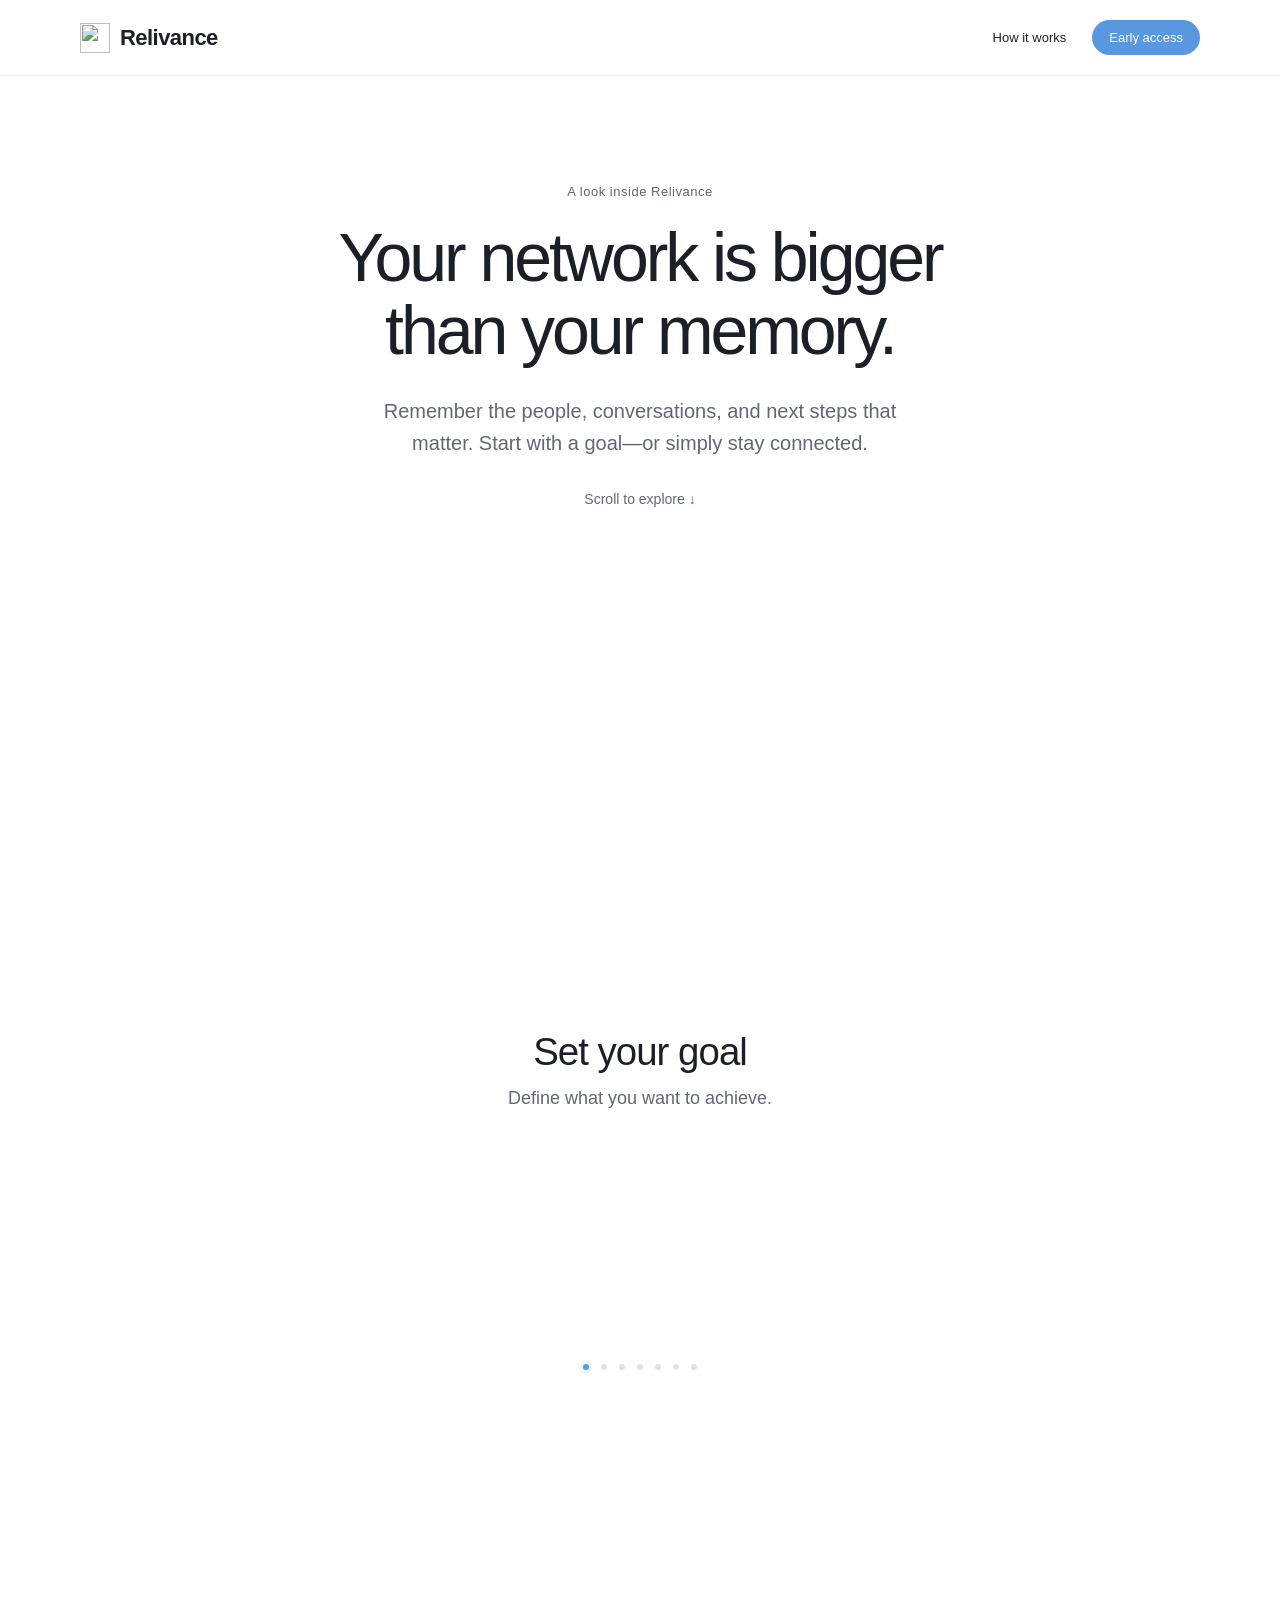
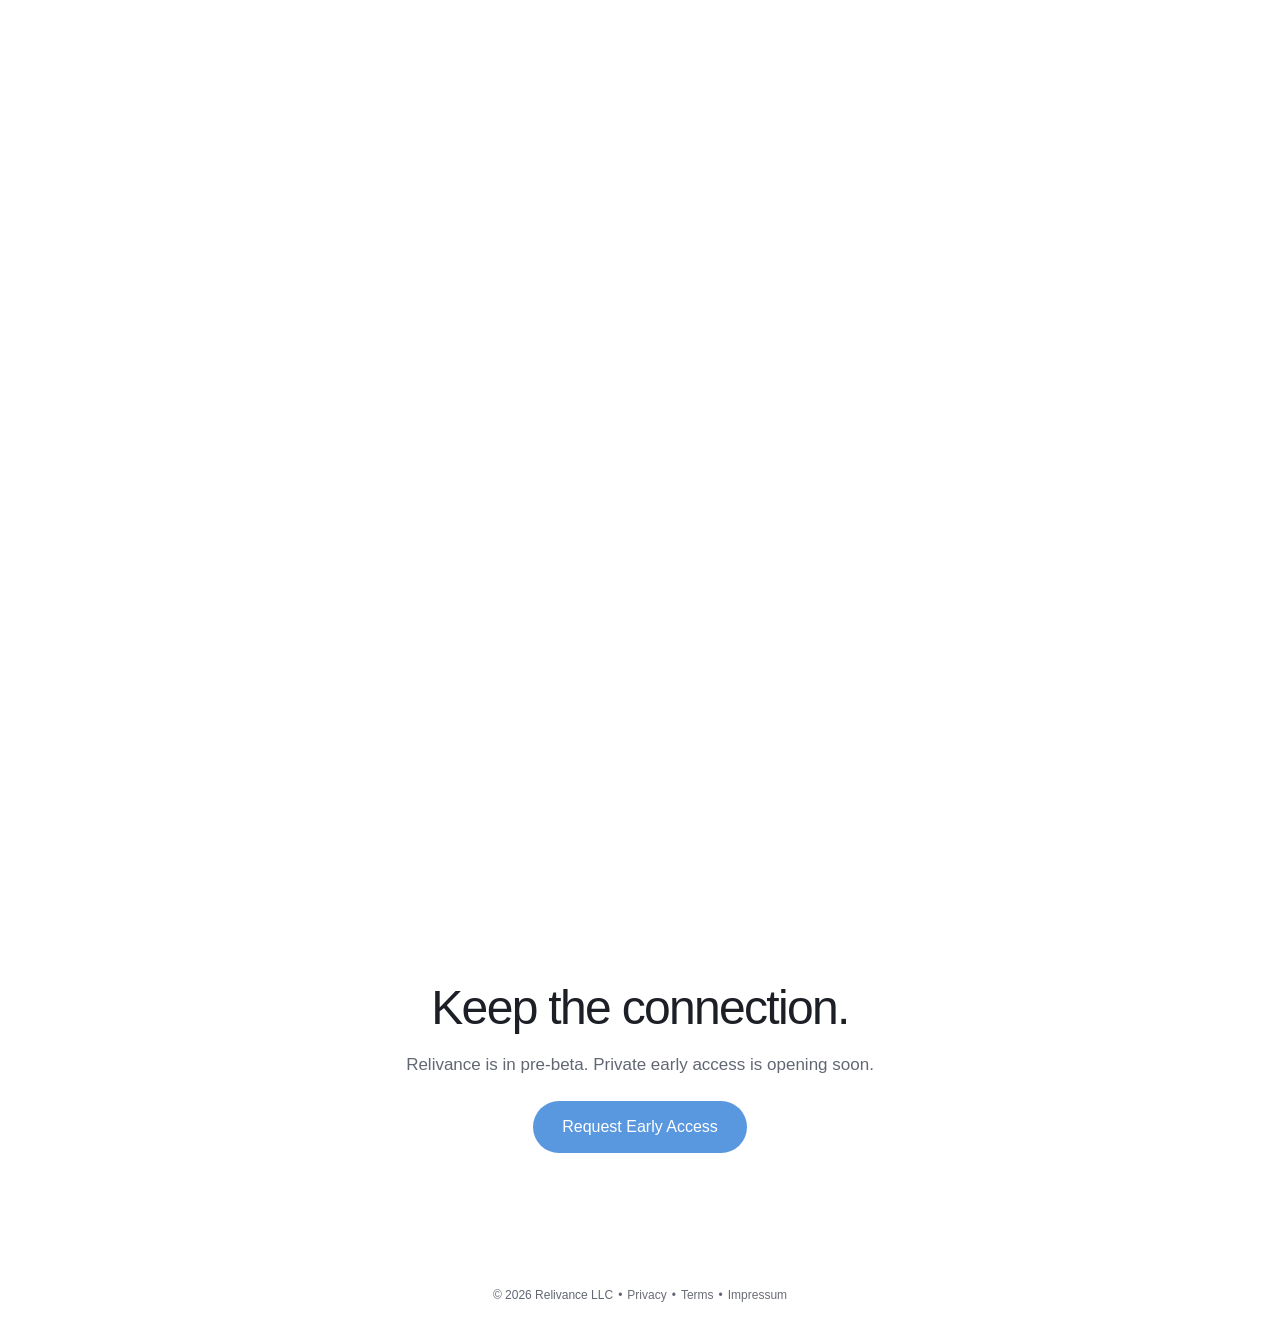
==== commit f74c97b7: "fix: refine lifecycle arrows, spacing and progress display" ====
--- a/how-it-works/index.html
+++ b/how-it-works/index.html
@@ -27,7 +27,7 @@
   <script type="module" src="./how-it-works.mjs"></script>
 </head>
 <body class="how-page">
-  <a class="skip-link" href="#how-it-actually-works">Skip to the explanation</a>
+  <a class="skip-link" href="#early-access">Skip to early access</a>
   <header class="how-nav">
     <a class="how-home" href="/" aria-label="Relivance home"><img src="/assets/logo-light.svg" alt="" width="30" height="30" /><span>Relivance</span></a>
     <nav aria-label="Main"><a class="nav-current" href="/how-it-works/" aria-current="page">How it works</a><a class="nav-access" href="/#access-heading">Early access</a></nav>
@@ -49,7 +49,7 @@
       <p class="how-eyebrow">A look inside Relivance</p>
       <h1 id="how-title">Your network is bigger than your memory.</h1>
       <p class="how-intro">Remember the people, conversations, and next steps that matter. Start with a goal—or simply stay connected.</p>
-      <div class="how-hero-links"><span class="scroll-cue" aria-hidden="true">Scroll to explore ↓</span><a href="#how-it-actually-works">Read the overview</a></div>
+      <div class="how-hero-links"><span class="scroll-cue" aria-hidden="true">Scroll to explore ↓</span></div>
     </section>
 
     <section class="how-story" data-story aria-label="From your goal to an ongoing relationship">
@@ -63,11 +63,11 @@
                 <path data-trace="network-prepare" pathLength="1" d="M570 483C646 492 712 539 735 590" />
                 <path data-trace="prepare-meeting" pathLength="1" d="M770 790C768 840 739 873 706 904" />
                 <path data-trace="meeting-recap" pathLength="1" d="M590 983C530 1007 470 1007 410 983" />
-                <path data-trace="recap-follow" pathLength="1" d="M285 907C247 871 219 835 224 790" />
+                <path data-trace="recap-follow" pathLength="1" d="M285 907C231 869 210 833 210 790" />
                 <path data-trace="follow-network" pathLength="1" d="M276 589C319 529 377 496 430 483" />
               </g>
               <g class="story-arrowheads">
-                <path data-arrowhead="0" d="M0 0L-13-7V7Z" /><path data-arrowhead="1" d="M0 0L-13-7V7Z" /><path data-arrowhead="2" d="M0 0L-13-7V7Z" /><path data-arrowhead="3" d="M0 0L-13-7V7Z" /><path data-arrowhead="4" d="M0 0L-13-7V7Z" /><path data-arrowhead="5" d="M0 0L-13-7V7Z" /><path data-arrowhead="6" d="M0 0L-13-7V7Z" />
+                <path data-arrowhead="0" d="M0 0L-10-5V5Z" /><path data-arrowhead="1" d="M0 0L-10-5V5Z" /><path data-arrowhead="2" d="M0 0L-10-5V5Z" /><path data-arrowhead="3" d="M0 0L-10-5V5Z" /><path data-arrowhead="4" d="M0 0L-10-5V5Z" /><path data-arrowhead="5" d="M0 0L-10-5V5Z" /><path data-arrowhead="6" d="M0 0L-10-5V5Z" />
               </g>
               <g data-node="goal" transform="translate(500 90)"><circle class="node-disc" r="55" /><g class="node-glyph"><use href="#icon-goal" x="-38" y="-38" width="76" height="76" /></g><text class="node-label spine-label" x="83" y="5">Set your goal</text></g>
               <g data-node="milestones" transform="translate(500 285)"><circle class="node-disc" r="55" /><g class="node-glyph"><use href="#icon-milestones" x="-39" y="-39" width="78" height="78" /></g><text class="node-label spine-label" x="83" y="5">Milestones</text></g>
@@ -90,20 +90,11 @@
           <li class="scene-caption" id="step-follow"><svg class="static-icon" aria-hidden="true"><use href="#icon-follow" /></svg><div><h2>Follow through</h2><p>Follow up on what you agreed.</p></div></li>
           <li class="scene-caption overview-caption"><div><h2>Each conversation builds on the last.</h2><p>Your goals give direction. Your saved context helps you keep the connection.</p></div></li>
         </ol>
-        <div class="story-status" aria-hidden="true"><span data-readout></span><span class="story-progress"></span><span>Scroll to continue</span></div>
+        <div class="story-status" aria-hidden="true"><span data-step-dot></span><span data-step-dot></span><span data-step-dot></span><span data-step-dot></span><span data-step-dot></span><span data-step-dot></span><span data-step-dot></span></div>
       </div>
     </section>
 
-    <section class="how-explanation" id="how-it-actually-works" aria-labelledby="actually-title">
-      <h2 id="actually-title">How does Relivance actually work?</h2>
-      <div class="explanation-row"><h3>You provide the context.</h3><p>Add a recap, paste a transcript, or attach an audio file from a conversation. You choose what to share and save; Relivance doesn’t listen in on your meetings.</p></div>
-      <div class="explanation-row"><h3>Keep what matters.</h3><p>Saved conversations and notes keep important details connected to the people involved. Record the next steps you agree to, so you have something to return to.</p></div>
-      <div class="explanation-row"><h3>Build on the last conversation.</h3><p>The relationship lifecycle brings preparation, remembering, and follow-through together. A recap becomes context for next time; a recorded commitment gives you a next step to act on.</p></div>
-      <div class="explanation-row"><h3>Give your goals some direction.</h3><p>When you set a goal, Relivance helps clarify it and map milestones around your starting point. Relevant people in your existing network can become part of that path. Goals are optional—you can use Relivance simply to care for your relationships.</p></div>
-      <p class="how-release">Relivance is in pre-beta. The journey above illustrates the intended experience; meeting preparation and parts of conversational follow-through are still being completed and verified.</p>
-      <a class="how-diagram-link" href="/assets/how-it-works/relivance-product-lifecycle.svg">View the complete diagram</a>
-    </section>
-    <section class="how-cta" aria-labelledby="access-title"><h2 id="access-title">Keep the connection.</h2><p>Private early access is opening soon.</p><a class="how-button" href="/#access-heading">Request Early Access</a></section>
+    <section class="how-cta" id="early-access" aria-labelledby="access-title"><h2 id="access-title">Keep the connection.</h2><p>Relivance is in pre-beta. Private early access is opening soon.</p><a class="how-button" href="/#access-heading">Request Early Access</a></section>
   </main>
   <footer class="footer"><small class="footer-copy">© 2026 Relivance LLC</small><span class="footer-sep" aria-hidden="true">•</span><nav class="footer-nav" aria-label="Legal"><a href="/privacy/">Privacy</a><span class="footer-sep" aria-hidden="true">•</span><a href="/terms/">Terms</a><span class="footer-sep" aria-hidden="true">•</span><a href="/impressum/">Impressum</a></nav></footer>
 </body>
--- a/how-it-works/how-it-works.css
+++ b/how-it-works/how-it-works.css
@@ -34,13 +34,12 @@
 .how-home img { display: block; width: 30px; height: 30px; }
 .how-nav nav { display: flex; align-items: center; gap: 26px; font-size: 13px; }
 .how-nav nav a { color: var(--how-ink); text-decoration: none; }
-.how-nav .nav-access { padding: 10px 17px; border-radius: 999px; background: var(--how-blue); color: var(--how-ink); }
+.how-nav .nav-access { padding: 10px 17px; border-radius: 999px; background: var(--how-blue); color: #fff; }
 .how-hero { max-width: 1000px; margin: auto; padding: clamp(70px, 12vh, 140px) 24px 64px; text-align: center; }
 .how-eyebrow { margin: 0 0 22px; color: var(--how-secondary); font-size: 13px; font-weight: 500; letter-spacing: .04em; }
 .how-hero h1 { max-width: 950px; margin: 0 auto; font-size: clamp(37px, 5.6vw, 68px); font-weight: 500; line-height: 1.08; letter-spacing: -.045em; text-wrap: balance; }
 .how-intro { max-width: 560px; margin: 27px auto 0; font-size: clamp(17px, 1.8vw, 20px); line-height: 1.6; color: var(--how-secondary); text-wrap: pretty; }
 .how-hero-links { display: flex; align-items: center; justify-content: center; gap: 24px; margin-top: 32px; font-size: 14px; }
-.how-hero-links a { color: var(--how-ink); text-decoration-color: #c4c8ce; text-underline-offset: 5px; }
 .how-hero-links .scroll-cue { display: none; color: var(--how-secondary); }
 .how-page:has([data-enhanced]) .scroll-cue { display: inline; }
 .icon-defs { position: absolute; width: 0; height: 0; overflow: hidden; }
@@ -73,29 +72,22 @@
 .node-disc { fill: var(--how-pale); }
 .node-label { fill: var(--how-ink); font-weight: 500; text-anchor: middle; }
 .spine-label { text-anchor: start; }
-[data-trace] { fill: none; stroke: var(--how-blue); stroke-width: 4; stroke-linecap: round; stroke-dasharray: 1; }
-[data-arrowhead] { fill: var(--how-blue); }
+[data-trace] { fill: none; stroke: var(--how-blue); stroke-width: 4; stroke-linecap: round; stroke-dasharray: 1; opacity: 0; }
+[data-arrowhead] { fill: var(--how-blue); opacity: 0; }
 .how-story[data-enhanced] .story-captions { display: grid; position: relative; width: 100%; max-width: 700px; padding: 10px 24px 0; align-content: start; }
 .how-story[data-enhanced] .scene-caption { display: block; grid-area: 1 / 1; padding: 0; border: 0; text-align: center; align-self: start; }
 .how-story[data-enhanced] .static-icon { display: none; }
 .how-story[data-enhanced] .scene-caption h2 { font-size: clamp(28px, 3vw, 39px); margin-bottom: 11px; }
 .how-story[data-enhanced] .scene-caption p { max-width: 580px; margin-inline: auto; font-size: 18px; }
-.how-story[data-enhanced] .story-status { display: flex; gap: 16px; align-items: center; justify-content: center; color: var(--how-secondary); font-size: 11px; padding-bottom: 14px; }
-.story-progress { width: 94px; height: 2px; background: #e9edf2; border-radius: 2px; overflow: hidden; }
-.story-progress::before { content: ''; display: block; height: 100%; background: var(--how-blue); transform: scaleX(var(--story-progress, 0)); transform-origin: left; }
-.story-status [data-readout] { min-width: 91px; }
+.how-story[data-enhanced] .story-status { display: flex; gap: 12px; align-items: center; justify-content: center; padding-bottom: 14px; }
+[data-step-dot] { width: 6px; height: 6px; border-radius: 50%; background: #dce2e9; }
+[data-step-dot][data-state="complete"] { background: var(--how-blue); opacity: .5; }
+[data-step-dot][data-state="current"] { background: var(--how-blue); box-shadow: 0 0 0 3px #eef5fc; }
 
-.how-explanation { scroll-margin-top: 100px; max-width: 1050px; margin: 0 auto; padding: clamp(90px, 14vh, 160px) 32px 90px; }
-.how-explanation > h2 { max-width: 700px; margin: 0 0 58px; font-size: clamp(33px, 4.4vw, 51px); font-weight: 500; letter-spacing: -.035em; line-height: 1.12; text-wrap: balance; }
-.explanation-row { display: grid; grid-template-columns: 1fr 1.55fr; gap: 60px; padding: 29px 0; border-top: 1px solid #e9ecf0; }
-.explanation-row h3 { margin: 0; font-size: 21px; font-weight: 500; letter-spacing: -.015em; }
-.explanation-row p { margin: 0; color: var(--how-secondary); font-size: 17px; line-height: 1.7; text-wrap: pretty; }
-.how-release { max-width: 760px; color: var(--how-secondary); font-size: 13px; line-height: 1.7; margin: 35px 0 0; }
-.how-diagram-link { display: inline-block; margin-top: 20px; font-size: 14px; color: var(--how-ink); text-underline-offset: 5px; text-decoration-color: #b4bbc5; }
-.how-cta { max-width: 1000px; margin: 0 auto; padding: 64px 24px 100px; text-align: center; }
+.how-cta { scroll-margin-top: 100px; max-width: 1000px; margin: 0 auto; padding: 100px 24px; text-align: center; }
 .how-cta h2 { margin: 0 0 20px; font-size: clamp(30px, 4.2vw, 48px); line-height: 1.15; font-weight: 500; letter-spacing: -.035em; text-wrap: balance; }
 .how-cta p { margin: 0 0 26px; color: var(--how-secondary); font-size: 17px; }
-.how-cta .how-button { display: inline-flex; align-items: center; justify-content: center; padding: 17px 29px; border-radius: 999px; background: var(--how-blue); color: var(--how-ink); text-decoration: none; font-size: 16px; }
+.how-cta .how-button { display: inline-flex; align-items: center; justify-content: center; padding: 17px 29px; border-radius: 999px; background: var(--how-blue); color: #fff; text-decoration: none; font-size: 16px; }
 .how-page .footer { color: var(--how-secondary); padding-top: 32px; padding-bottom: max(30px, env(safe-area-inset-bottom)); }
 
 @media (max-width: 600px) {
@@ -118,10 +110,6 @@
   .scene-caption .static-icon { width: 66px; height: 66px; padding: 16px; }
   .scene-caption h2 { font-size: 24px; }
   .scene-caption p { font-size: 16px; }
-  .how-explanation { padding: 76px 24px 40px; }
-  .how-explanation > h2 { margin-bottom: 36px; }
-  .explanation-row { grid-template-columns: 1fr; gap: 12px; padding: 26px 0; }
-  .explanation-row p { font-size: 16px; }
   .how-cta { padding-block: 58px 80px; }
 }
 @media (max-height: 600px) and (min-width: 601px) {
@@ -139,5 +127,5 @@
   .how-story[data-enhanced] .story-viewport, .how-story[data-enhanced] .story-status { display: none; }
   .how-story[data-enhanced] .story-captions { display: block; transform: none !important; }
   .how-story[data-enhanced] .scene-caption { opacity: 1 !important; transform: none !important; padding: 18px 0; break-inside: avoid; }
-  .how-hero, .how-explanation, .how-cta { padding-block: 30px; }
+  .how-hero, .how-cta { padding-block: 30px; }
 }
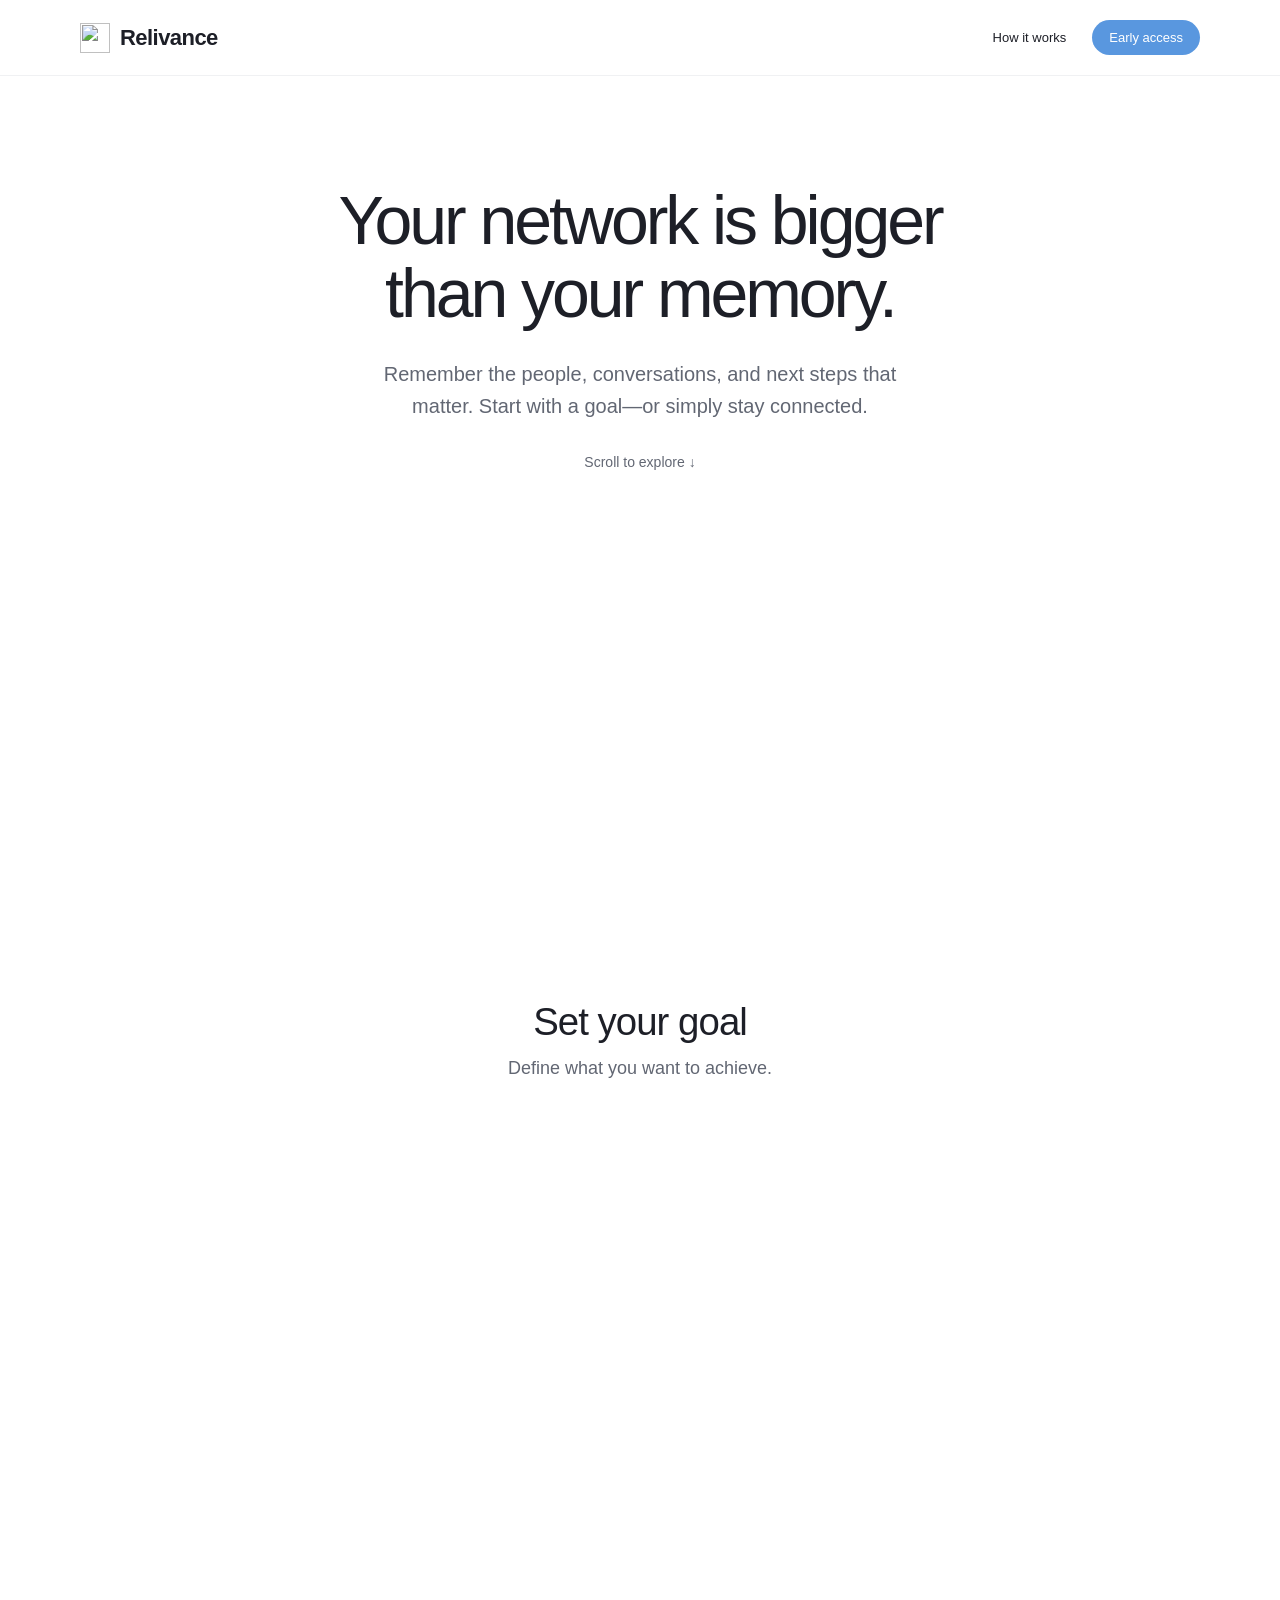
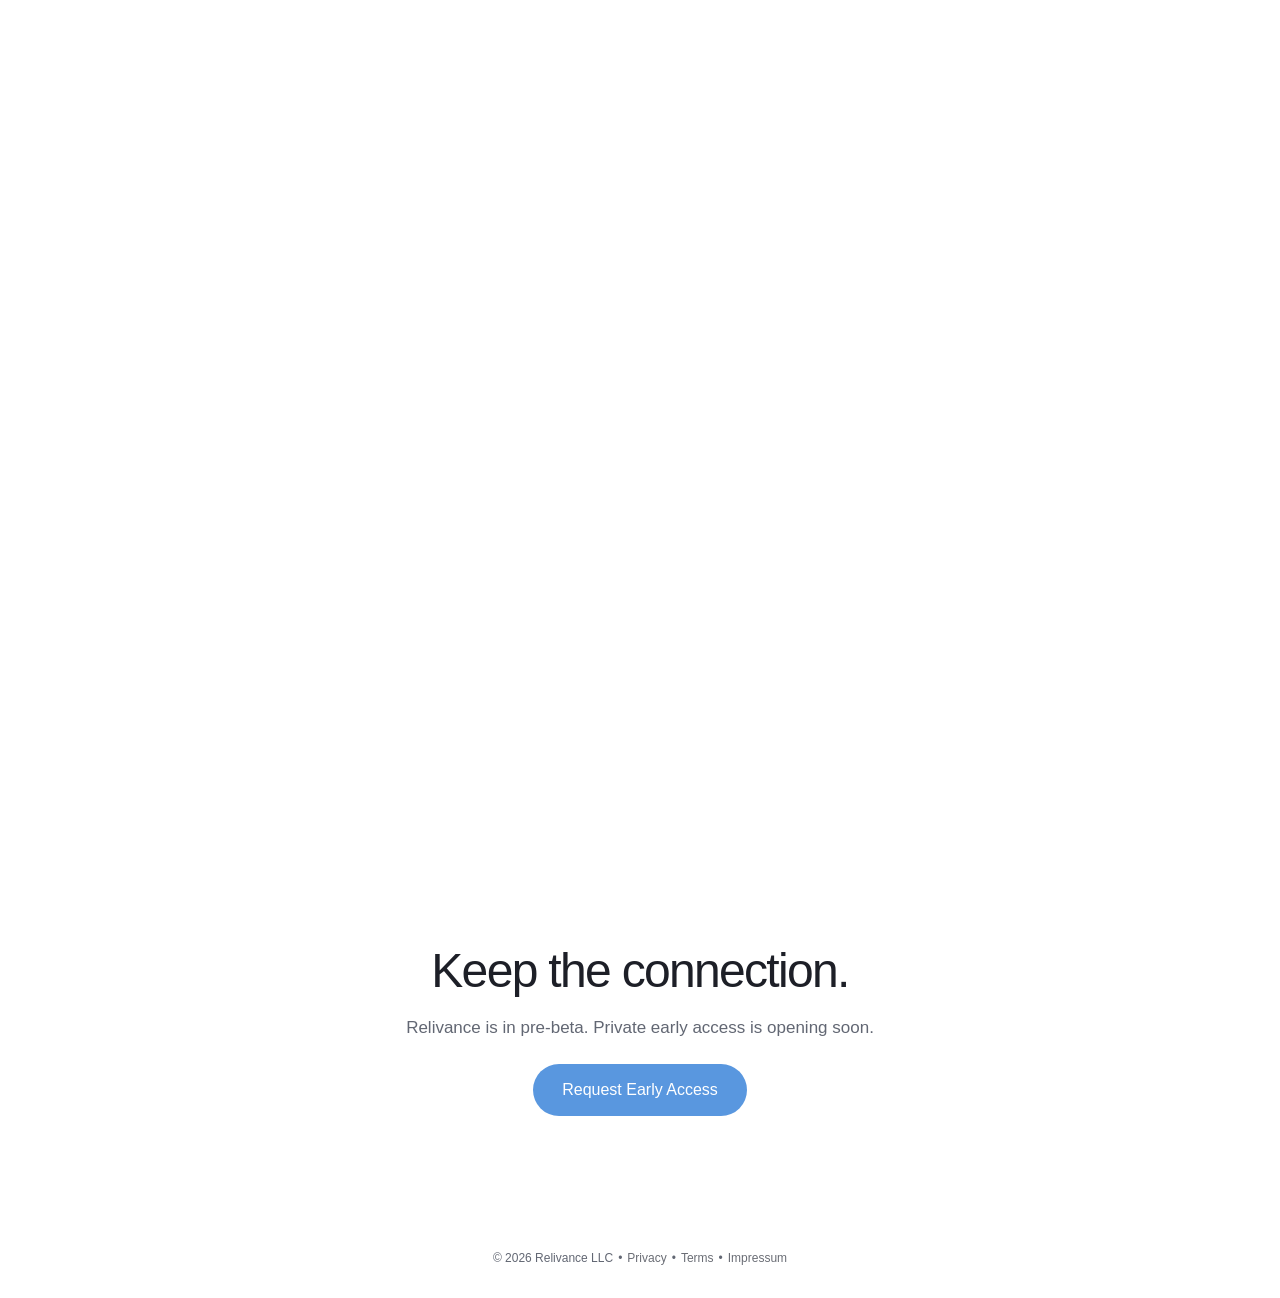
==== commit 18e71276: "fix: match CTA feedback and simplify story chrome" ====
--- a/how-it-works/index.html
+++ b/how-it-works/index.html
@@ -30,7 +30,7 @@
   <a class="skip-link" href="#early-access">Skip to early access</a>
   <header class="how-nav">
     <a class="how-home" href="/" aria-label="Relivance home"><img src="/assets/logo-light.svg" alt="" width="30" height="30" /><span>Relivance</span></a>
-    <nav aria-label="Main"><a class="nav-current" href="/how-it-works/" aria-current="page">How it works</a><a class="nav-access" href="/#access-heading">Early access</a></nav>
+    <nav aria-label="Main"><a class="nav-current" href="/how-it-works/" aria-current="page">How it works</a><a class="nav-access cta-feedback" href="/#access-heading">Early access</a></nav>
   </header>
 
   <!-- Reusable glyphs reconstructed from the approved vector. -->
@@ -46,7 +46,6 @@
 
   <main>
     <section class="how-hero" aria-labelledby="how-title">
-      <p class="how-eyebrow">A look inside Relivance</p>
       <h1 id="how-title">Your network is bigger than your memory.</h1>
       <p class="how-intro">Remember the people, conversations, and next steps that matter. Start with a goal—or simply stay connected.</p>
       <div class="how-hero-links"><span class="scroll-cue" aria-hidden="true">Scroll to explore ↓</span></div>
@@ -60,11 +59,11 @@
               <g class="story-connections">
                 <path data-trace="goal-milestones" pathLength="1" d="M500 155V215" />
                 <path data-trace="milestones-network" pathLength="1" d="M500 350V410" />
-                <path data-trace="network-prepare" pathLength="1" d="M570 483C646 492 712 539 735 590" />
-                <path data-trace="prepare-meeting" pathLength="1" d="M770 790C768 840 739 873 706 904" />
-                <path data-trace="meeting-recap" pathLength="1" d="M590 983C530 1007 470 1007 410 983" />
-                <path data-trace="recap-follow" pathLength="1" d="M285 907C231 869 210 833 210 790" />
-                <path data-trace="follow-network" pathLength="1" d="M276 589C319 529 377 496 430 483" />
+                <path data-trace="network-prepare" pathLength="1" d="M566.482 488.313A270 270 0 0 1 728.335 605.906" />
+                <path data-trace="prepare-meeting" pathLength="1" d="M769.423 732.363A270 270 0 0 1 707.601 922.632" />
+                <path data-trace="meeting-recap" pathLength="1" d="M600.030 1000.787A270 270 0 0 1 399.970 1000.787" />
+                <path data-trace="recap-follow" pathLength="1" d="M292.399 922.632A270 270 0 0 1 230.577 732.363" />
+                <path data-trace="follow-network" pathLength="1" d="M271.665 605.906A270 270 0 0 1 433.518 488.313" />
               </g>
               <g class="story-arrowheads">
                 <path data-arrowhead="0" d="M0 0L-10-5V5Z" /><path data-arrowhead="1" d="M0 0L-10-5V5Z" /><path data-arrowhead="2" d="M0 0L-10-5V5Z" /><path data-arrowhead="3" d="M0 0L-10-5V5Z" /><path data-arrowhead="4" d="M0 0L-10-5V5Z" /><path data-arrowhead="5" d="M0 0L-10-5V5Z" /><path data-arrowhead="6" d="M0 0L-10-5V5Z" />
@@ -72,10 +71,10 @@
               <g data-node="goal" transform="translate(500 90)"><circle class="node-disc" r="55" /><g class="node-glyph"><use href="#icon-goal" x="-38" y="-38" width="76" height="76" /></g><text class="node-label spine-label" x="83" y="5">Set your goal</text></g>
               <g data-node="milestones" transform="translate(500 285)"><circle class="node-disc" r="55" /><g class="node-glyph"><use href="#icon-milestones" x="-39" y="-39" width="78" height="78" /></g><text class="node-label spine-label" x="83" y="5">Milestones</text></g>
               <g data-node="network" transform="translate(500 480)"><circle class="node-disc" r="55" /><g class="node-glyph"><use href="#icon-network" x="-39" y="-36" width="78" height="72" /></g><text class="node-label" y="84">Your network</text></g>
-              <g data-node="prepare" transform="translate(760 660)"><circle class="node-disc" r="55" /><g class="node-glyph"><use href="#icon-prepare" x="-35" y="-35" width="70" height="70" /></g><text class="node-label" y="84">Prepare</text></g>
-              <g data-node="meeting" transform="translate(660 960)"><circle class="node-disc" r="55" /><g class="node-glyph"><use href="#icon-meeting" x="-39" y="-36" width="78" height="72" /></g><text class="node-label" y="84">Meeting</text></g>
-              <g data-node="recap" transform="translate(340 960)"><circle class="node-disc" r="55" /><g class="node-glyph"><use href="#icon-recap" x="-39" y="-39" width="78" height="78" /></g><text class="node-label" y="84">Save a recap</text></g>
-              <g data-node="follow" transform="translate(240 660)"><circle class="node-disc" r="55" /><g class="node-glyph"><use href="#icon-follow" x="-39" y="-39" width="78" height="78" /></g><text class="node-label" y="84">Follow through</text></g>
+              <g data-node="prepare" transform="translate(756.785 666.565)"><circle class="node-disc" r="55" /><g class="node-glyph"><use href="#icon-prepare" x="-35" y="-35" width="70" height="70" /></g><text class="node-label" y="84">Prepare</text></g>
+              <g data-node="meeting" transform="translate(658.702 968.435)"><circle class="node-disc" r="55" /><g class="node-glyph"><use href="#icon-meeting" x="-39" y="-36" width="78" height="72" /></g><text class="node-label" y="84">Meeting</text></g>
+              <g data-node="recap" transform="translate(341.298 968.435)"><circle class="node-disc" r="55" /><g class="node-glyph"><use href="#icon-recap" x="-39" y="-39" width="78" height="78" /></g><text class="node-label" y="84">Save a recap</text></g>
+              <g data-node="follow" transform="translate(243.215 666.565)"><circle class="node-disc" r="55" /><g class="node-glyph"><use href="#icon-follow" x="-39" y="-39" width="78" height="78" /></g><text class="node-label" y="84">Follow through</text></g>
             </g>
           </svg>
         </div>
@@ -90,11 +89,10 @@
           <li class="scene-caption" id="step-follow"><svg class="static-icon" aria-hidden="true"><use href="#icon-follow" /></svg><div><h2>Follow through</h2><p>Follow up on what you agreed.</p></div></li>
           <li class="scene-caption overview-caption"><div><h2>Each conversation builds on the last.</h2><p>Your goals give direction. Your saved context helps you keep the connection.</p></div></li>
         </ol>
-        <div class="story-status" aria-hidden="true"><span data-step-dot></span><span data-step-dot></span><span data-step-dot></span><span data-step-dot></span><span data-step-dot></span><span data-step-dot></span><span data-step-dot></span></div>
       </div>
     </section>
 
-    <section class="how-cta" id="early-access" aria-labelledby="access-title"><h2 id="access-title">Keep the connection.</h2><p>Relivance is in pre-beta. Private early access is opening soon.</p><a class="how-button" href="/#access-heading">Request Early Access</a></section>
+    <section class="how-cta" id="early-access" aria-labelledby="access-title"><h2 id="access-title">Keep the connection.</h2><p>Relivance is in pre-beta. Private early access is opening soon.</p><a class="how-button cta-feedback" href="/#access-heading">Request Early Access</a></section>
   </main>
   <footer class="footer"><small class="footer-copy">© 2026 Relivance LLC</small><span class="footer-sep" aria-hidden="true">•</span><nav class="footer-nav" aria-label="Legal"><a href="/privacy/">Privacy</a><span class="footer-sep" aria-hidden="true">•</span><a href="/terms/">Terms</a><span class="footer-sep" aria-hidden="true">•</span><a href="/impressum/">Impressum</a></nav></footer>
 </body>
--- a/styles.css
+++ b/styles.css
@@ -344,16 +344,22 @@
   font-weight: 600;
   letter-spacing: 0.01em;
   cursor: pointer;
-  transition: opacity 160ms ease, transform 80ms ease;
   -webkit-appearance: none;
   appearance: none;
 }
 
-.access-submit:hover {
+.access-submit,
+.cta-feedback {
+  transition: opacity 160ms ease, transform 80ms ease;
+}
+
+.access-submit:hover,
+.cta-feedback:hover {
   opacity: 0.94;
 }
 
-.access-submit:active {
+.access-submit:active,
+.cta-feedback:active {
   transform: scale(0.985);
 }
 
--- a/how-it-works/how-it-works.css
+++ b/how-it-works/how-it-works.css
@@ -36,7 +36,6 @@
 .how-nav nav a { color: var(--how-ink); text-decoration: none; }
 .how-nav .nav-access { padding: 10px 17px; border-radius: 999px; background: var(--how-blue); color: #fff; }
 .how-hero { max-width: 1000px; margin: auto; padding: clamp(70px, 12vh, 140px) 24px 64px; text-align: center; }
-.how-eyebrow { margin: 0 0 22px; color: var(--how-secondary); font-size: 13px; font-weight: 500; letter-spacing: .04em; }
 .how-hero h1 { max-width: 950px; margin: 0 auto; font-size: clamp(37px, 5.6vw, 68px); font-weight: 500; line-height: 1.08; letter-spacing: -.045em; text-wrap: balance; }
 .how-intro { max-width: 560px; margin: 27px auto 0; font-size: clamp(17px, 1.8vw, 20px); line-height: 1.6; color: var(--how-secondary); text-wrap: pretty; }
 .how-hero-links { display: flex; align-items: center; justify-content: center; gap: 24px; margin-top: 32px; font-size: 14px; }
@@ -46,7 +45,7 @@
 
 /* Static is the default: same semantic copy, no JS or animation required. */
 .how-story { position: relative; max-width: 1240px; margin: 0 auto; }
-.story-viewport, .story-status { display: none; }
+.story-viewport { display: none; }
 .story-captions { list-style: none; margin: 0; padding: 24px; max-width: 860px; margin-inline: auto; }
 .scene-caption { margin: 0; padding: 38px 0; display: grid; grid-template-columns: 96px minmax(0, 1fr); gap: 26px; align-items: center; border-bottom: 1px solid #eef0f3; }
 .scene-caption .static-icon { width: 88px; height: 88px; color: var(--how-blue); background: var(--how-pale); border-radius: 50%; padding: 20px; }
@@ -62,7 +61,8 @@
   min-height: 400px;
   max-height: 1100px;
   display: grid;
-  grid-template-rows: minmax(0, 1fr) 158px 42px;
+  grid-template-rows: minmax(0, 1fr) 158px;
+  padding-bottom: 32px;
   overflow: hidden;
   background: #fff;
 }
@@ -79,10 +79,6 @@
 .how-story[data-enhanced] .static-icon { display: none; }
 .how-story[data-enhanced] .scene-caption h2 { font-size: clamp(28px, 3vw, 39px); margin-bottom: 11px; }
 .how-story[data-enhanced] .scene-caption p { max-width: 580px; margin-inline: auto; font-size: 18px; }
-.how-story[data-enhanced] .story-status { display: flex; gap: 12px; align-items: center; justify-content: center; padding-bottom: 14px; }
-[data-step-dot] { width: 6px; height: 6px; border-radius: 50%; background: #dce2e9; }
-[data-step-dot][data-state="complete"] { background: var(--how-blue); opacity: .5; }
-[data-step-dot][data-state="current"] { background: var(--how-blue); box-shadow: 0 0 0 3px #eef5fc; }
 
 .how-cta { scroll-margin-top: 100px; max-width: 1000px; margin: 0 auto; padding: 100px 24px; text-align: center; }
 .how-cta h2 { margin: 0 0 20px; font-size: clamp(30px, 4.2vw, 48px); line-height: 1.15; font-weight: 500; letter-spacing: -.035em; text-wrap: balance; }
@@ -102,7 +98,7 @@
   .how-hero h1 { font-size: clamp(34px, 8.9vw, 47px); }
   .how-intro { font-size: 17px; margin-top: 23px; }
   .how-hero-links { gap: 20px; font-size: 13px; }
-  .how-story[data-enhanced] .story-sticky { grid-template-rows: minmax(0,1fr) 172px 36px; }
+  .how-story[data-enhanced] .story-sticky { grid-template-rows: minmax(0,1fr) 172px; padding-bottom: 26px; }
   .how-story[data-enhanced] .story-captions { padding-inline: 24px; padding-top: 12px; }
   .how-story[data-enhanced] .scene-caption h2 { font-size: 27px; line-height: 1.12; }
   .how-story[data-enhanced] .scene-caption p { font-size: 16px; line-height: 1.5; }
@@ -113,7 +109,7 @@
   .how-cta { padding-block: 58px 80px; }
 }
 @media (max-height: 600px) and (min-width: 601px) {
-  .how-story[data-enhanced] .story-sticky { grid-template-rows: minmax(0,1fr) 123px 28px; }
+  .how-story[data-enhanced] .story-sticky { grid-template-rows: minmax(0,1fr) 123px; padding-bottom: 24px; }
   .how-story[data-enhanced] .scene-caption h2 { font-size: 25px; }
   .how-story[data-enhanced] .scene-caption p { font-size: 15px; }
 }
@@ -124,7 +120,7 @@
   .how-nav { position: static; }
   .how-story { height: auto !important; }
   .how-story[data-enhanced] .story-sticky { display: block; position: static; height: auto; max-height: none; overflow: visible; }
-  .how-story[data-enhanced] .story-viewport, .how-story[data-enhanced] .story-status { display: none; }
+  .how-story[data-enhanced] .story-viewport { display: none; }
   .how-story[data-enhanced] .story-captions { display: block; transform: none !important; }
   .how-story[data-enhanced] .scene-caption { opacity: 1 !important; transform: none !important; padding: 18px 0; break-inside: avoid; }
   .how-hero, .how-cta { padding-block: 30px; }
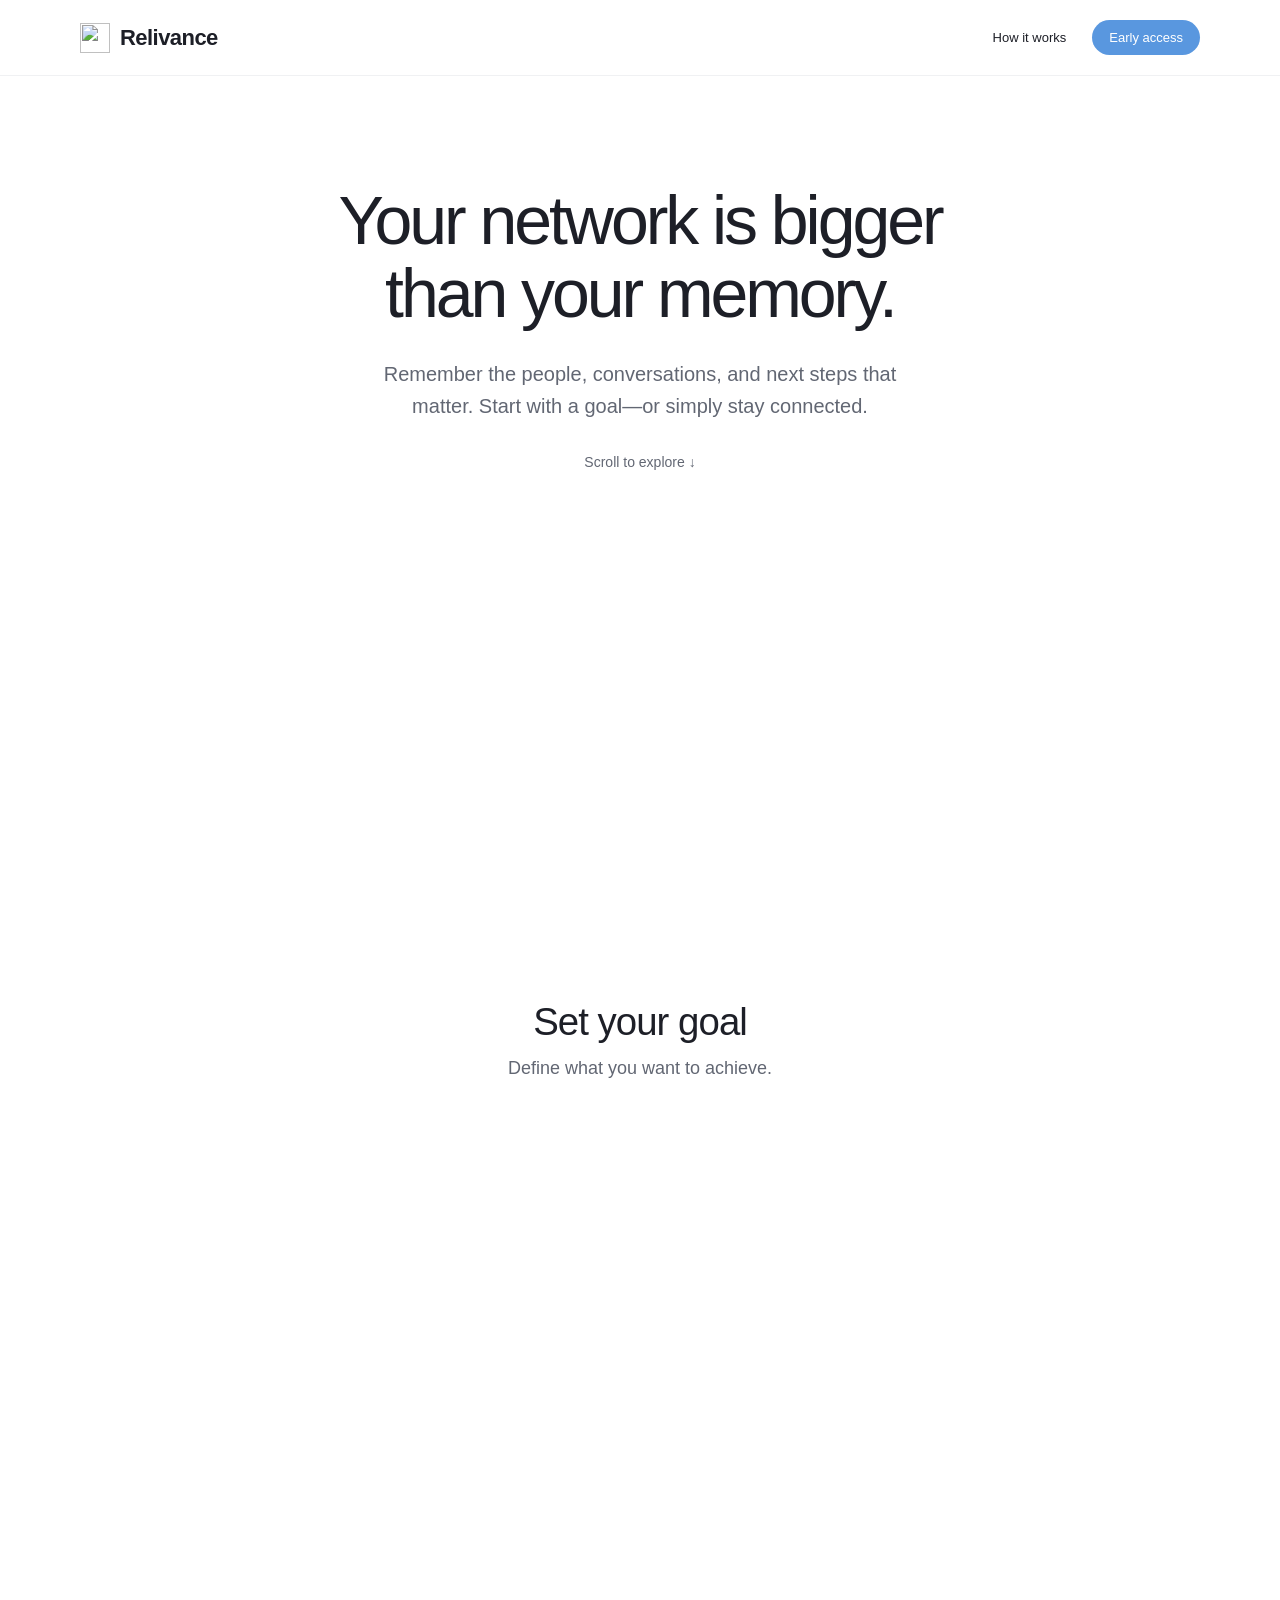
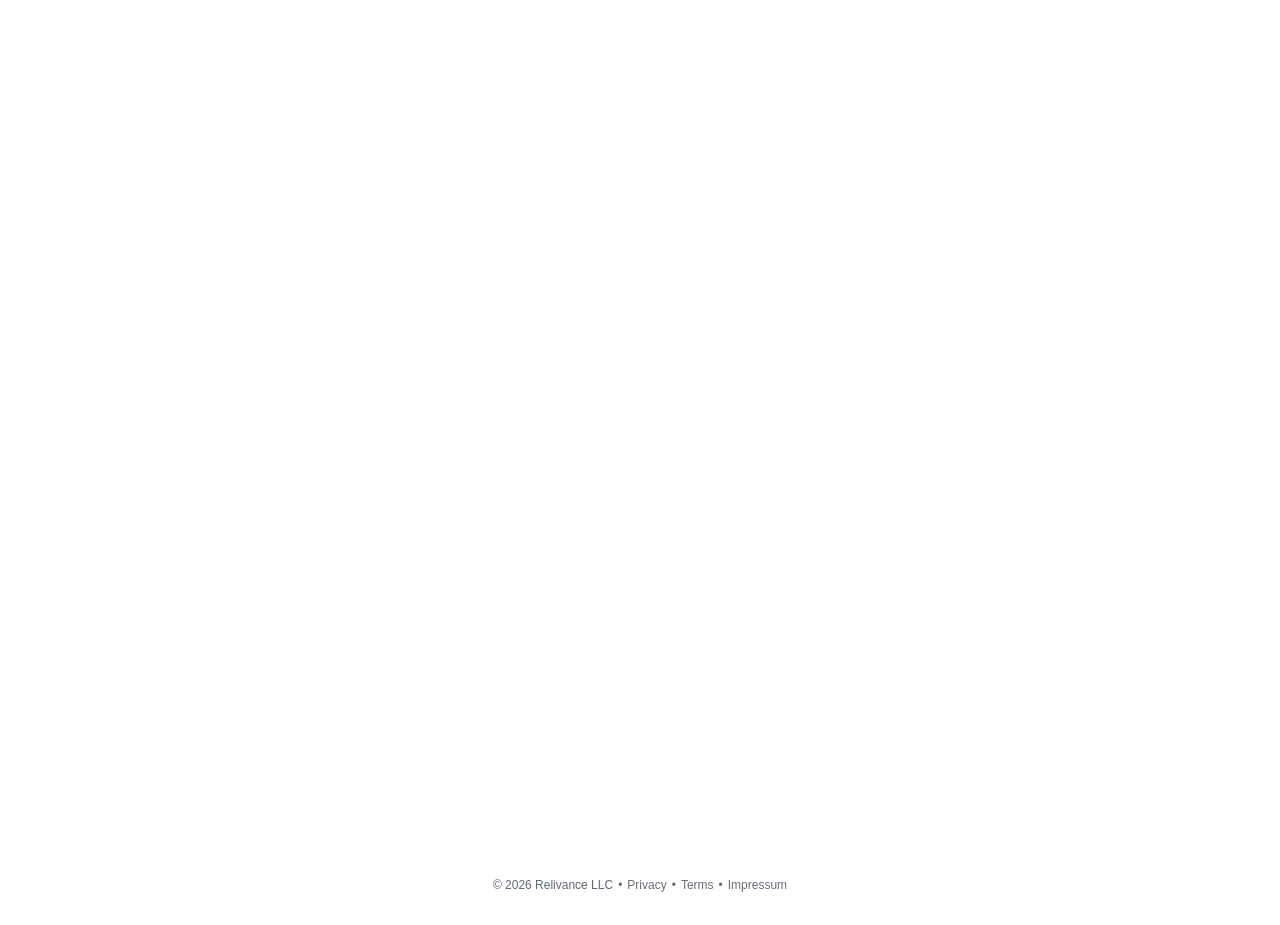
==== commit ffb7bc80: "fix: place early access CTA in the complete story view" ====
--- a/how-it-works/index.html
+++ b/how-it-works/index.html
@@ -27,7 +27,7 @@
   <script type="module" src="./how-it-works.mjs"></script>
 </head>
 <body class="how-page">
-  <a class="skip-link" href="#early-access">Skip to early access</a>
+  <a class="skip-link" href="/#access-heading">Skip to early access</a>
   <header class="how-nav">
     <a class="how-home" href="/" aria-label="Relivance home"><img src="/assets/logo-light.svg" alt="" width="30" height="30" /><span>Relivance</span></a>
     <nav aria-label="Main"><a class="nav-current" href="/how-it-works/" aria-current="page">How it works</a><a class="nav-access cta-feedback" href="/#access-heading">Early access</a></nav>
@@ -87,12 +87,11 @@
           <li class="scene-caption" id="step-meeting"><svg class="static-icon" aria-hidden="true"><use href="#icon-meeting" /></svg><div><h2>Meeting</h2><p>In person, by phone or online.</p></div></li>
           <li class="scene-caption" id="step-recap"><svg class="static-icon" aria-hidden="true"><use href="#icon-recap" /></svg><div><h2>Save a recap</h2><p>Save what happened. Remember it next time.</p></div></li>
           <li class="scene-caption" id="step-follow"><svg class="static-icon" aria-hidden="true"><use href="#icon-follow" /></svg><div><h2>Follow through</h2><p>Follow up on what you agreed.</p></div></li>
-          <li class="scene-caption overview-caption"><div><h2>Each conversation builds on the last.</h2><p>Your goals give direction. Your saved context helps you keep the connection.</p></div></li>
+          <li class="scene-caption overview-caption"><div><h2>Each conversation builds on the last.</h2><p>Your goals give direction. Your saved context helps you keep the connection.</p><a class="how-button cta-feedback" href="/#access-heading">Request Early Access</a></div></li>
         </ol>
       </div>
     </section>
 
-    <section class="how-cta" id="early-access" aria-labelledby="access-title"><h2 id="access-title">Keep the connection.</h2><p>Relivance is in pre-beta. Private early access is opening soon.</p><a class="how-button cta-feedback" href="/#access-heading">Request Early Access</a></section>
   </main>
   <footer class="footer"><small class="footer-copy">© 2026 Relivance LLC</small><span class="footer-sep" aria-hidden="true">•</span><nav class="footer-nav" aria-label="Legal"><a href="/privacy/">Privacy</a><span class="footer-sep" aria-hidden="true">•</span><a href="/terms/">Terms</a><span class="footer-sep" aria-hidden="true">•</span><a href="/impressum/">Impressum</a></nav></footer>
 </body>
--- a/how-it-works/how-it-works.css
+++ b/how-it-works/how-it-works.css
@@ -80,10 +80,7 @@
 .how-story[data-enhanced] .scene-caption h2 { font-size: clamp(28px, 3vw, 39px); margin-bottom: 11px; }
 .how-story[data-enhanced] .scene-caption p { max-width: 580px; margin-inline: auto; font-size: 18px; }
 
-.how-cta { scroll-margin-top: 100px; max-width: 1000px; margin: 0 auto; padding: 100px 24px; text-align: center; }
-.how-cta h2 { margin: 0 0 20px; font-size: clamp(30px, 4.2vw, 48px); line-height: 1.15; font-weight: 500; letter-spacing: -.035em; text-wrap: balance; }
-.how-cta p { margin: 0 0 26px; color: var(--how-secondary); font-size: 17px; }
-.how-cta .how-button { display: inline-flex; align-items: center; justify-content: center; padding: 17px 29px; border-radius: 999px; background: var(--how-blue); color: #fff; text-decoration: none; font-size: 16px; }
+.how-page .how-button { display: inline-flex; align-items: center; justify-content: center; min-height: 48px; margin-top: 18px; padding: 14px 29px; border-radius: 999px; background: var(--how-blue); color: #fff; text-decoration: none; font-size: 16px; line-height: 20px; }
 .how-page .footer { color: var(--how-secondary); padding-top: 32px; padding-bottom: max(30px, env(safe-area-inset-bottom)); }
 
 @media (max-width: 600px) {
@@ -106,7 +103,6 @@
   .scene-caption .static-icon { width: 66px; height: 66px; padding: 16px; }
   .scene-caption h2 { font-size: 24px; }
   .scene-caption p { font-size: 16px; }
-  .how-cta { padding-block: 58px 80px; }
 }
 @media (max-height: 600px) and (min-width: 601px) {
   .how-story[data-enhanced] .story-sticky { grid-template-rows: minmax(0,1fr) 123px; padding-bottom: 24px; }
@@ -123,5 +119,5 @@
   .how-story[data-enhanced] .story-viewport { display: none; }
   .how-story[data-enhanced] .story-captions { display: block; transform: none !important; }
   .how-story[data-enhanced] .scene-caption { opacity: 1 !important; transform: none !important; padding: 18px 0; break-inside: avoid; }
-  .how-hero, .how-cta { padding-block: 30px; }
+  .how-hero { padding-block: 30px; }
 }
